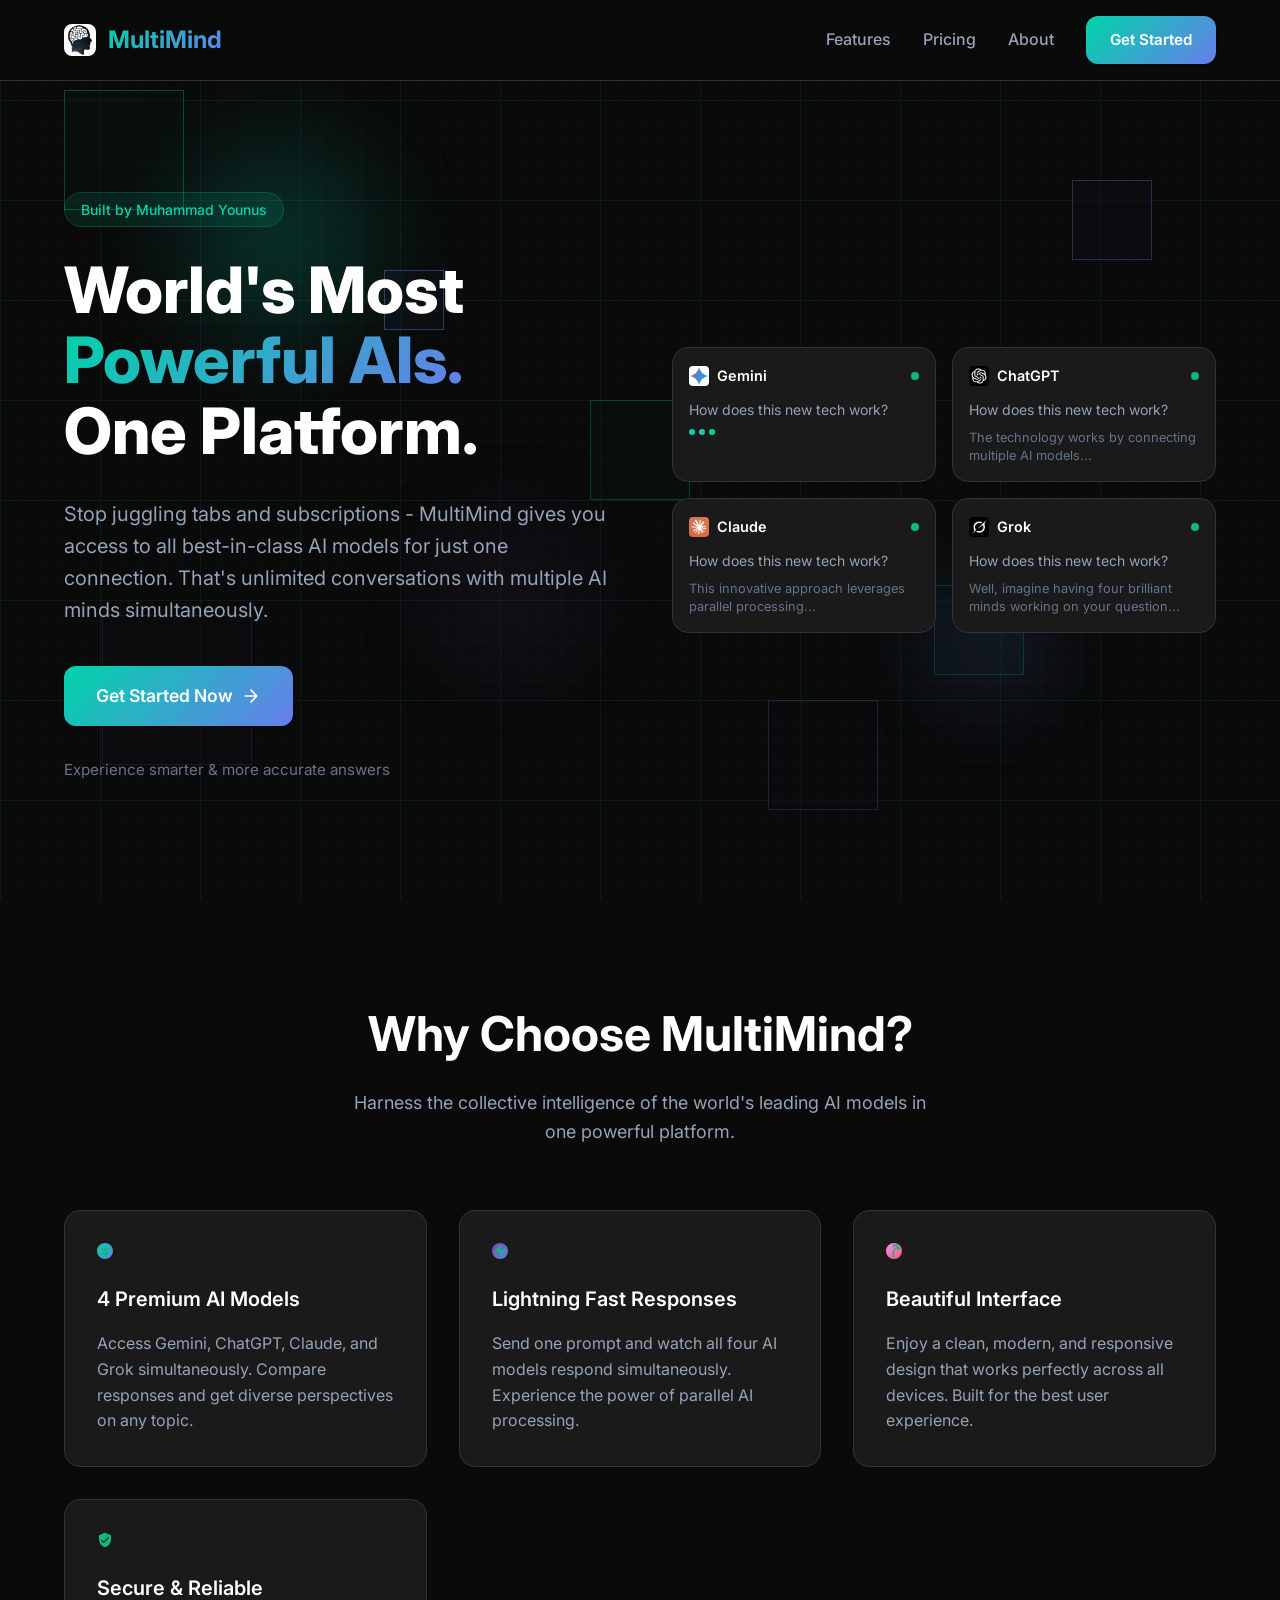
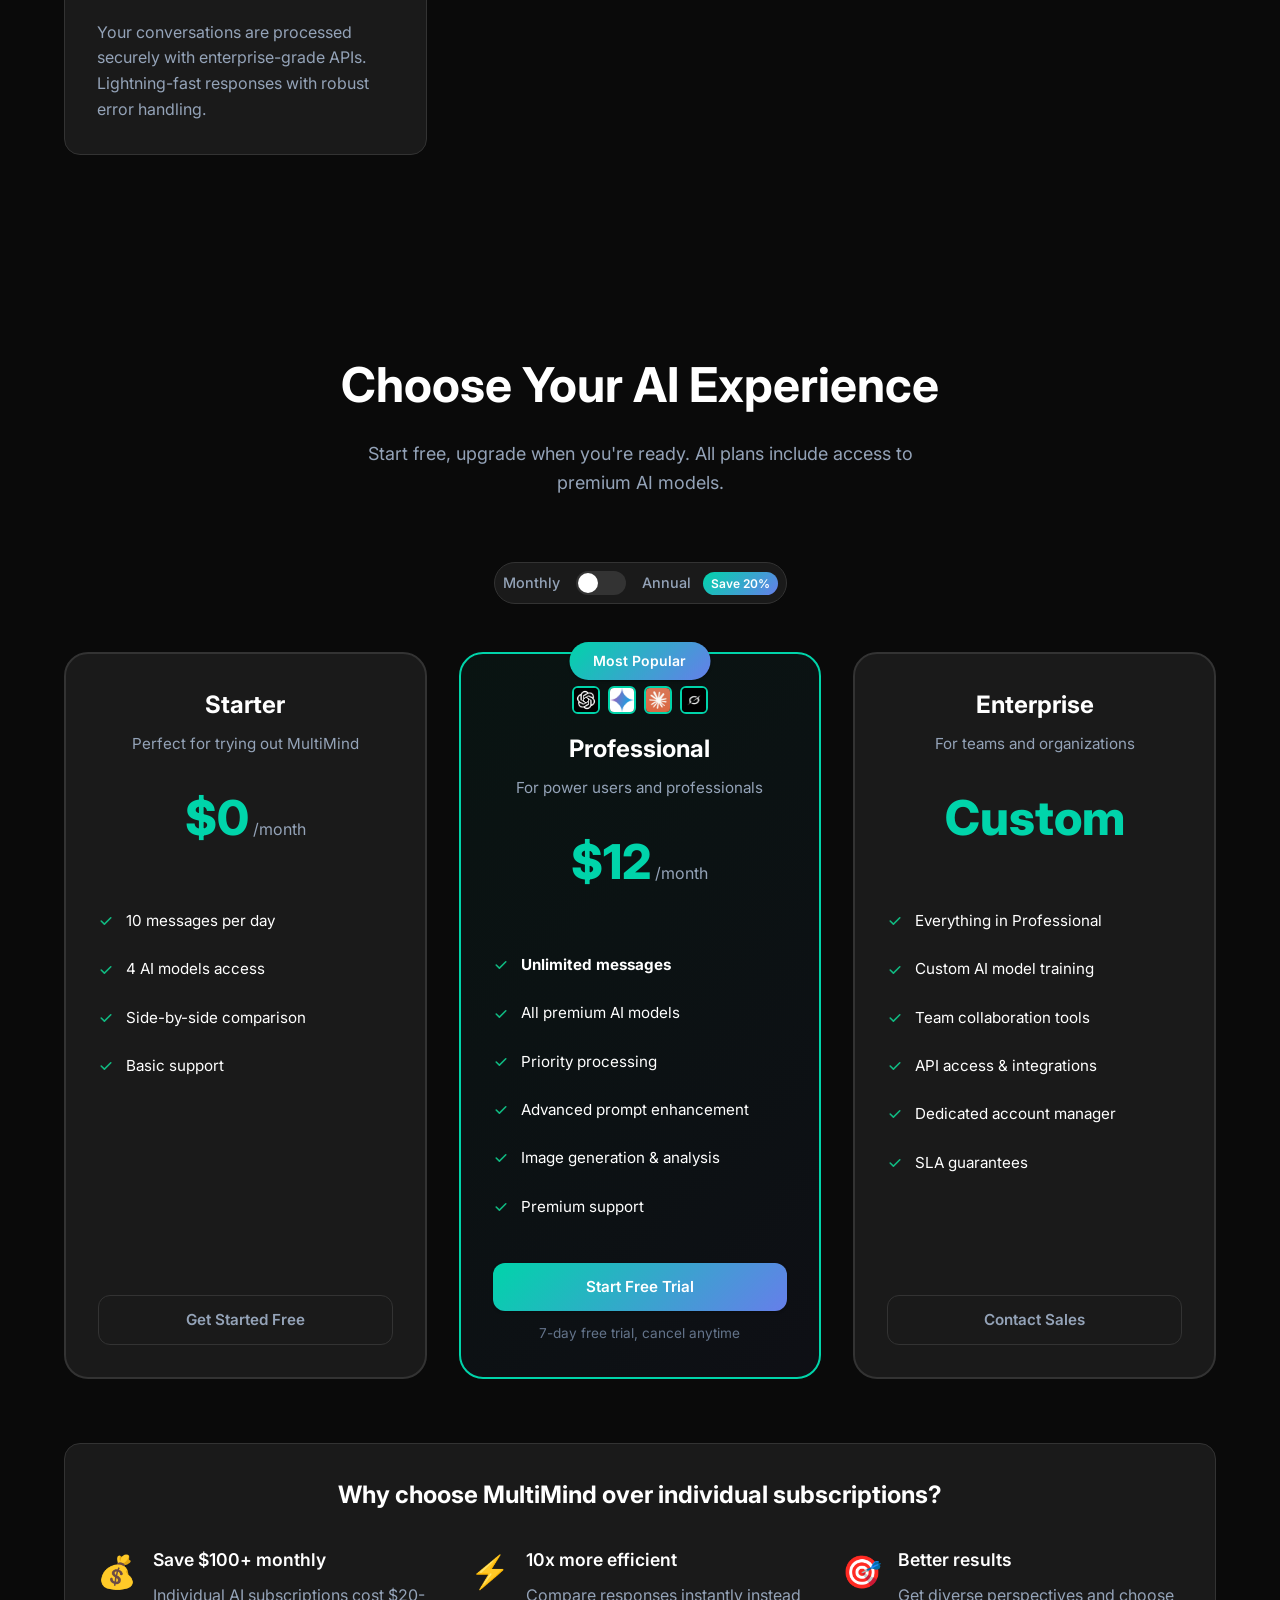
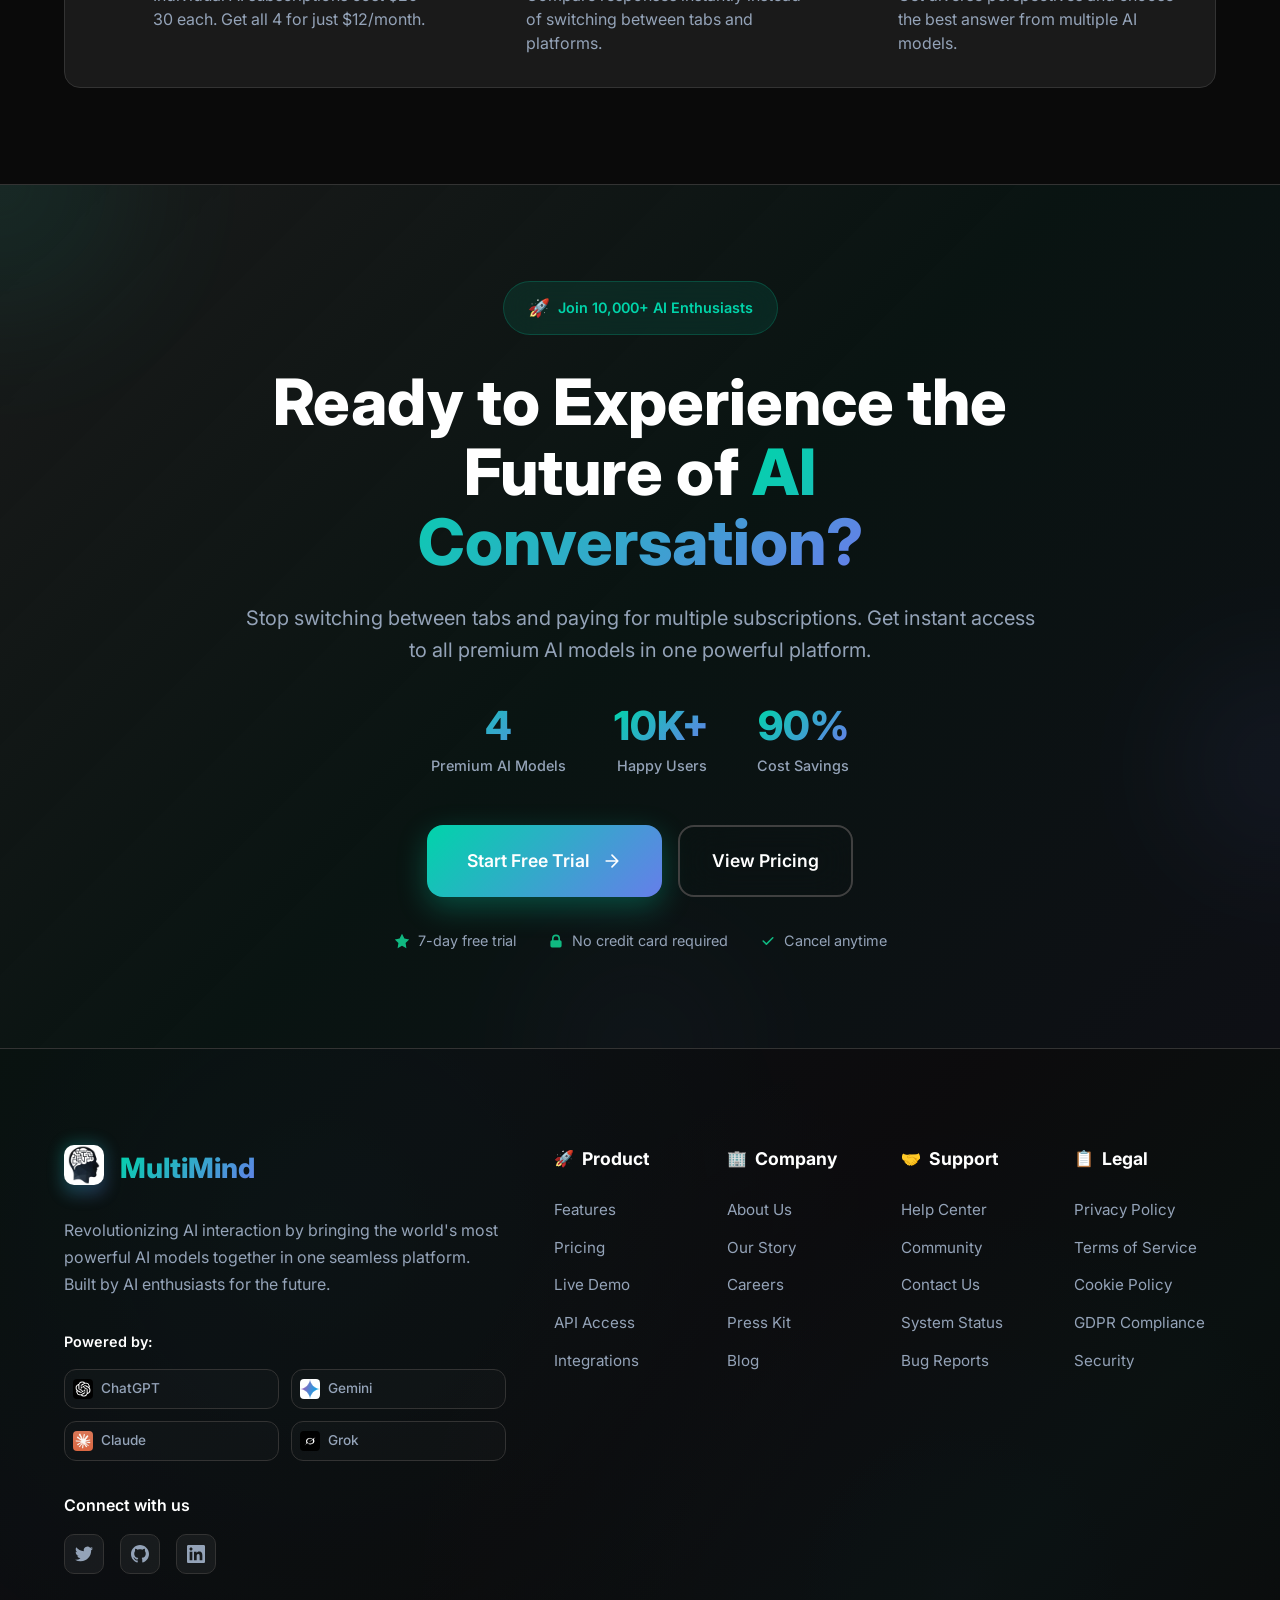
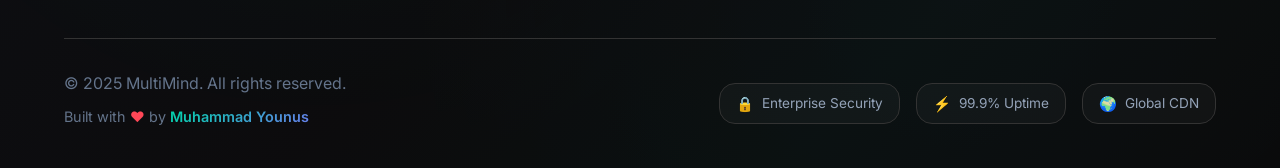
==== frontend/index.html @ 70ac834d "Adding new feature of History" ====
<!DOCTYPE html>
<html lang="en">
<head>
    <meta charset="UTF-8">
    <meta name="viewport" content="width=device-width, initial-scale=1.0">
    <title>MultiMind - World's Most Powerful AIs. One Platform.</title>
    <meta name="description" content="Access Gemini, ChatGPT, Claude, and Grok simultaneously. Compare responses and unlock the full potential of AI conversation in one beautiful interface.">
    <link rel="preconnect" href="https://fonts.googleapis.com">
    <link rel="preconnect" href="https://fonts.gstatic.com" crossorigin>
    <link href="https://fonts.googleapis.com/css2?family=Inter:wght@300;400;500;600;700;800&display=swap" rel="stylesheet">
    <link rel="stylesheet" href="css/landing.css">
    <link rel="icon" href="assets/all_models.jpg" type="image/jpeg">
    <script defer src="js/landing.js"></script>
</head>
<body>
    <!-- Animated Background -->
    <div class="animated-background">
        <div class="grid-pattern"></div>
        <div class="animated-squares">
            <div class="square square-1"></div>
            <div class="square square-2"></div>
            <div class="square square-3"></div>
            <div class="square square-4"></div>
            <div class="square square-5"></div>
            <div class="square square-6"></div>
            <div class="square square-7"></div>
            <div class="square square-8"></div>
        </div>
        <div class="gradient-orb orb-1"></div>
        <div class="gradient-orb orb-2"></div>
        <div class="gradient-orb orb-3"></div>
    </div>

    <!-- Navigation -->
    <nav class="navbar">
        <div class="container">
            <div class="nav-brand">
                <img src="assets/all_models.jpg" alt="MultiMind" class="nav-logo">
                <span class="nav-title">MultiMind</span>
            </div>
            <div class="nav-links">
                <a href="#features" class="nav-link">Features</a>
                <a href="#pricing" class="nav-link">Pricing</a>
                <a href="#about" class="nav-link">About</a>
                <a href="chat.html" class="btn btn-primary">Get Started</a>
            </div>
            <button class="mobile-menu-btn" id="mobileMenuBtn">
                <span></span>
                <span></span>
                <span></span>
            </button>
        </div>
    </nav>

    <!-- Hero Section -->
    <section class="hero-section">
        <div class="container">
            <div class="hero-grid">
                <div class="hero-content">
                    <div class="hero-badge">
                        <span class="badge-text">Built by Muhammad Younus</span>
                    </div>
                    
                    <h1 class="hero-title">
                        World's Most <br>
                        <span class="gradient-text">Powerful AIs.</span><br>
                        One Platform.
                    </h1>
                    
                    <p class="hero-description">
                        Stop juggling tabs and subscriptions - MultiMind gives you access to 
                        all best-in-class AI models for just one connection. That's unlimited 
                        conversations with multiple AI minds simultaneously.
                    </p>
                    
                    <div class="hero-buttons">
                        <a href="chat.html" class="btn btn-primary btn-large">
                            Get Started Now
                            <svg width="20" height="20" viewBox="0 0 24 24" fill="none" xmlns="http://www.w3.org/2000/svg">
                                <path d="M5 12H19M19 12L12 5M19 12L12 19" stroke="currentColor" stroke-width="2" stroke-linecap="round" stroke-linejoin="round"/>
                            </svg>
                        </a>
                    </div>
                    
                    <p class="hero-subtext">Experience smarter & more accurate answers</p>
                </div>
                
                <div class="hero-visual">
                    <div class="chat-preview">
                        <div class="chat-window gemini-window">
                            <div class="window-header">
                                <img src="assets/gemini_logo.png" alt="Gemini" class="window-icon">
                                <span class="window-title">Gemini</span>
                                <div class="window-status online"></div>
                            </div>
                            <div class="window-content">
                                <div class="message-preview">
                                    <p>How does this new tech work?</p>
                                    <div class="typing-indicator">
                                        <div class="dot"></div>
                                        <div class="dot"></div>
                                        <div class="dot"></div>
                                    </div>
                                </div>
                            </div>
                        </div>
                        
                        <div class="chat-window chatgpt-window">
                            <div class="window-header">
                                <img src="assets/chatgpt_logo.jpg" alt="ChatGPT" class="window-icon">
                                <span class="window-title">ChatGPT</span>
                                <div class="window-status online"></div>
                            </div>
                            <div class="window-content">
                                <div class="message-preview">
                                    <p>How does this new tech work?</p>
                                    <div class="ai-response">The technology works by connecting multiple AI models...</div>
                                </div>
                            </div>
                        </div>
                        
                        <div class="chat-window claude-window">
                            <div class="window-header">
                                <img src="assets/claude_logo.png" alt="Claude" class="window-icon">
                                <span class="window-title">Claude</span>
                                <div class="window-status online"></div>
                            </div>
                            <div class="window-content">
                                <div class="message-preview">
                                    <p>How does this new tech work?</p>
                                    <div class="ai-response">This innovative approach leverages parallel processing...</div>
                                </div>
                            </div>
                        </div>
                        
                        <div class="chat-window grok-window">
                            <div class="window-header">
                                <img src="assets/grok_logo.jpeg" alt="Grok" class="window-icon">
                                <span class="window-title">Grok</span>
                                <div class="window-status online"></div>
                            </div>
                            <div class="window-content">
                                <div class="message-preview">
                                    <p>How does this new tech work?</p>
                                    <div class="ai-response">Well, imagine having four brilliant minds working on your question...</div>
                                </div>
                            </div>
                        </div>
                    </div>
                </div>
            </div>
        </div>
    </section>

    <!-- Features Section -->
    <section class="features-section" id="features">
        <div class="container">
            <div class="section-header">
                <h2 class="section-title">Why Choose MultiMind?</h2>
                <p class="section-description">
                    Harness the collective intelligence of the world's leading AI models in one powerful platform.
                </p>
            </div>
            
            <div class="features-grid">
                <div class="feature-card">
                    <div class="feature-icon-wrapper">
                        <div class="feature-icon gradient-bg-1">
                            <svg width="32" height="32" viewBox="0 0 24 24" fill="none" xmlns="http://www.w3.org/2000/svg">
                                <path d="M12 2L13.09 8.26L19 7.27L14.74 12.73L19 18.27L13.09 17.74L12 24L10.91 17.74L5 18.27L9.26 12.73L5 7.27L10.91 8.26L12 2Z" fill="currentColor"/>
                            </svg>
                        </div>
                    </div>
                    <h3 class="feature-title">4 Premium AI Models</h3>
                    <p class="feature-description">
                        Access Gemini, ChatGPT, Claude, and Grok simultaneously. Compare responses and get diverse perspectives on any topic.
                    </p>
                </div>
                
                <div class="feature-card">
                    <div class="feature-icon-wrapper">
                        <div class="feature-icon gradient-bg-2">
                            <svg width="32" height="32" viewBox="0 0 24 24" fill="none" xmlns="http://www.w3.org/2000/svg">
                                <path d="M13 2L3 14H12L11 22L21 10H12L13 2Z" fill="currentColor"/>
                            </svg>
                        </div>
                    </div>
                    <h3 class="feature-title">Lightning Fast Responses</h3>
                    <p class="feature-description">
                        Send one prompt and watch all four AI models respond simultaneously. Experience the power of parallel AI processing.
                    </p>
                </div>
                
                <div class="feature-card">
                    <div class="feature-icon-wrapper">
                        <div class="feature-icon gradient-bg-3">
                            <svg width="32" height="32" viewBox="0 0 24 24" fill="none" xmlns="http://www.w3.org/2000/svg">
                                <path d="M12 2C13.1 2 14 2.9 14 4C14 5.1 13.1 6 12 6C10.9 6 10 5.1 10 4C10 2.9 10.9 2 12 2ZM21 9V7L15 1L13.5 2.5L16.17 5.17L10.58 10.76C10.21 11.13 10 11.62 10 12.14V21H12V12.14L15.86 8.28L18.19 10.61L21 9Z" fill="currentColor"/>
                            </svg>
                        </div>
                    </div>
                    <h3 class="feature-title">Beautiful Interface</h3>
                    <p class="feature-description">
                        Enjoy a clean, modern, and responsive design that works perfectly across all devices. Built for the best user experience.
                    </p>
                </div>
                
                <div class="feature-card">
                    <div class="feature-icon-wrapper">
                        <div class="feature-icon gradient-bg-4">
                            <svg width="32" height="32" viewBox="0 0 24 24" fill="none" xmlns="http://www.w3.org/2000/svg">
                                <path d="M12 1L3 5V11C3 16.55 6.84 21.74 12 23C17.16 21.74 21 16.55 21 11V5L12 1ZM10 17L6 13L7.41 11.59L10 14.17L16.59 7.58L18 9L10 17Z" fill="currentColor"/>
                            </svg>
                        </div>
                    </div>
                    <h3 class="feature-title">Secure & Reliable</h3>
                    <p class="feature-description">
                        Your conversations are processed securely with enterprise-grade APIs. Lightning-fast responses with robust error handling.
                    </p>
                </div>
            </div>
        </div>
    </section>

    <!-- Pricing Section -->
    <section class="pricing-section" id="pricing">
        <div class="container">
            <div class="section-header">
                <h2 class="section-title">Choose Your AI Experience</h2>
                <p class="section-description">
                    Start free, upgrade when you're ready. All plans include access to premium AI models.
                </p>
            </div>

            <!-- Pricing Toggle -->
            <div class="pricing-toggle">
                <div class="toggle-wrapper">
                    <span class="toggle-label">Monthly</span>
                    <div class="toggle-switch">
                        <input type="checkbox" id="pricingToggle" class="toggle-input">
                        <label for="pricingToggle" class="toggle-slider"></label>
                    </div>
                    <span class="toggle-label">
                        Annual 
                        <span class="discount-badge">Save 20%</span>
                    </span>
                </div>
            </div>
            
            <div class="pricing-grid">
                <!-- Free Plan -->
                <div class="pricing-card basic-plan">
                    <div class="card-header">
                        <h3 class="plan-name">Starter</h3>
                        <p class="plan-description">Perfect for trying out MultiMind</p>
                        <div class="plan-price">
                            <span class="price-amount">$0</span>
                            <span class="price-period">/month</span>
                        </div>
                    </div>
                    <div class="card-features">
                        <ul class="features-list">
                            <li class="feature-item">
                                <svg class="feature-icon" viewBox="0 0 20 20" fill="currentColor">
                                    <path fill-rule="evenodd" d="M16.707 5.293a1 1 0 010 1.414l-8 8a1 1 0 01-1.414 0l-4-4a1 1 0 011.414-1.414L8 12.586l7.293-7.293a1 1 0 011.414 0z" clip-rule="evenodd"/>
                                </svg>
                                10 messages per day
                            </li>
                            <li class="feature-item">
                                <svg class="feature-icon" viewBox="0 0 20 20" fill="currentColor">
                                    <path fill-rule="evenodd" d="M16.707 5.293a1 1 0 010 1.414l-8 8a1 1 0 01-1.414 0l-4-4a1 1 0 011.414-1.414L8 12.586l7.293-7.293a1 1 0 011.414 0z" clip-rule="evenodd"/>
                                </svg>
                                4 AI models access
                            </li>
                            <li class="feature-item">
                                <svg class="feature-icon" viewBox="0 0 20 20" fill="currentColor">
                                    <path fill-rule="evenodd" d="M16.707 5.293a1 1 0 010 1.414l-8 8a1 1 0 01-1.414 0l-4-4a1 1 0 011.414-1.414L8 12.586l7.293-7.293a1 1 0 011.414 0z" clip-rule="evenodd"/>
                                </svg>
                                Side-by-side comparison
                            </li>
                            <li class="feature-item">
                                <svg class="feature-icon" viewBox="0 0 20 20" fill="currentColor">
                                    <path fill-rule="evenodd" d="M16.707 5.293a1 1 0 010 1.414l-8 8a1 1 0 01-1.414 0l-4-4a1 1 0 011.414-1.414L8 12.586l7.293-7.293a1 1 0 011.414 0z" clip-rule="evenodd"/>
                                </svg>
                                Basic support
                            </li>
                        </ul>
                    </div>
                    <div class="card-footer">
                        <a href="chat.html" class="btn btn-outline btn-full">Get Started Free</a>
                    </div>
                </div>

                <!-- Pro Plan -->
                <div class="pricing-card pro-plan featured">
                    <div class="popular-badge">Most Popular</div>
                    <div class="card-header">
                        <div class="plan-icons">
                            <img src="assets/chatgpt_logo.jpg" alt="ChatGPT" class="plan-icon">
                            <img src="assets/gemini_logo.png" alt="Gemini" class="plan-icon">
                            <img src="assets/claude_logo.png" alt="Claude" class="plan-icon">
                            <img src="assets/grok_logo.png" alt="Grok" class="plan-icon">
                        </div>
                        <h3 class="plan-name">Professional</h3>
                        <p class="plan-description">For power users and professionals</p>
                        <div class="plan-price">
                            <span class="price-amount monthly-price">$12</span>
                            <span class="price-amount yearly-price hidden">$10</span>
                            <span class="price-period">/month</span>
                        </div>
                        <div class="yearly-savings hidden">
                            <span class="original-yearly">$144/year</span>
                            <span class="discounted-yearly">$120/year</span>
                        </div>
                    </div>
                    <div class="card-features">
                        <ul class="features-list">
                            <li class="feature-item">
                                <svg class="feature-icon" viewBox="0 0 20 20" fill="currentColor">
                                    <path fill-rule="evenodd" d="M16.707 5.293a1 1 0 010 1.414l-8 8a1 1 0 01-1.414 0l-4-4a1 1 0 011.414-1.414L8 12.586l7.293-7.293a1 1 0 011.414 0z" clip-rule="evenodd"/>
                                </svg>
                                <strong>Unlimited messages</strong>
                            </li>
                            <li class="feature-item">
                                <svg class="feature-icon" viewBox="0 0 20 20" fill="currentColor">
                                    <path fill-rule="evenodd" d="M16.707 5.293a1 1 0 010 1.414l-8 8a1 1 0 01-1.414 0l-4-4a1 1 0 011.414-1.414L8 12.586l7.293-7.293a1 1 0 011.414 0z" clip-rule="evenodd"/>
                                </svg>
                                All premium AI models
                            </li>
                            <li class="feature-item">
                                <svg class="feature-icon" viewBox="0 0 20 20" fill="currentColor">
                                    <path fill-rule="evenodd" d="M16.707 5.293a1 1 0 010 1.414l-8 8a1 1 0 01-1.414 0l-4-4a1 1 0 011.414-1.414L8 12.586l7.293-7.293a1 1 0 011.414 0z" clip-rule="evenodd"/>
                                </svg>
                                Priority processing
                            </li>
                            <li class="feature-item">
                                <svg class="feature-icon" viewBox="0 0 20 20" fill="currentColor">
                                    <path fill-rule="evenodd" d="M16.707 5.293a1 1 0 010 1.414l-8 8a1 1 0 01-1.414 0l-4-4a1 1 0 011.414-1.414L8 12.586l7.293-7.293a1 1 0 011.414 0z" clip-rule="evenodd"/>
                                </svg>
                                Advanced prompt enhancement
                            </li>
                            <li class="feature-item">
                                <svg class="feature-icon" viewBox="0 0 20 20" fill="currentColor">
                                    <path fill-rule="evenodd" d="M16.707 5.293a1 1 0 010 1.414l-8 8a1 1 0 01-1.414 0l-4-4a1 1 0 011.414-1.414L8 12.586l7.293-7.293a1 1 0 011.414 0z" clip-rule="evenodd"/>
                                </svg>
                                Image generation & analysis
                            </li>
                            <li class="feature-item">
                                <svg class="feature-icon" viewBox="0 0 20 20" fill="currentColor">
                                    <path fill-rule="evenodd" d="M16.707 5.293a1 1 0 010 1.414l-8 8a1 1 0 01-1.414 0l-4-4a1 1 0 011.414-1.414L8 12.586l7.293-7.293a1 1 0 011.414 0z" clip-rule="evenodd"/>
                                </svg>
                                Premium support
                            </li>
                        </ul>
                    </div>
                    <div class="card-footer">
                        <a href="chat.html" class="btn btn-primary btn-full">Start Free Trial</a>
                        <p class="trial-info">7-day free trial, cancel anytime</p>
                    </div>
                </div>

                <!-- Enterprise Plan -->
                <div class="pricing-card enterprise-plan">
                    <div class="card-header">
                        <h3 class="plan-name">Enterprise</h3>
                        <p class="plan-description">For teams and organizations</p>
                        <div class="plan-price">
                            <span class="price-amount">Custom</span>
                        </div>
                    </div>
                    <div class="card-features">
                        <ul class="features-list">
                            <li class="feature-item">
                                <svg class="feature-icon" viewBox="0 0 20 20" fill="currentColor">
                                    <path fill-rule="evenodd" d="M16.707 5.293a1 1 0 010 1.414l-8 8a1 1 0 01-1.414 0l-4-4a1 1 0 011.414-1.414L8 12.586l7.293-7.293a1 1 0 011.414 0z" clip-rule="evenodd"/>
                                </svg>
                                Everything in Professional
                            </li>
                            <li class="feature-item">
                                <svg class="feature-icon" viewBox="0 0 20 20" fill="currentColor">
                                    <path fill-rule="evenodd" d="M16.707 5.293a1 1 0 010 1.414l-8 8a1 1 0 01-1.414 0l-4-4a1 1 0 011.414-1.414L8 12.586l7.293-7.293a1 1 0 011.414 0z" clip-rule="evenodd"/>
                                </svg>
                                Custom AI model training
                            </li>
                            <li class="feature-item">
                                <svg class="feature-icon" viewBox="0 0 20 20" fill="currentColor">
                                    <path fill-rule="evenodd" d="M16.707 5.293a1 1 0 010 1.414l-8 8a1 1 0 01-1.414 0l-4-4a1 1 0 011.414-1.414L8 12.586l7.293-7.293a1 1 0 011.414 0z" clip-rule="evenodd"/>
                                </svg>
                                Team collaboration tools
                            </li>
                            <li class="feature-item">
                                <svg class="feature-icon" viewBox="0 0 20 20" fill="currentColor">
                                    <path fill-rule="evenodd" d="M16.707 5.293a1 1 0 010 1.414l-8 8a1 1 0 01-1.414 0l-4-4a1 1 0 011.414-1.414L8 12.586l7.293-7.293a1 1 0 011.414 0z" clip-rule="evenodd"/>
                                </svg>
                                API access & integrations
                            </li>
                            <li class="feature-item">
                                <svg class="feature-icon" viewBox="0 0 20 20" fill="currentColor">
                                    <path fill-rule="evenodd" d="M16.707 5.293a1 1 0 010 1.414l-8 8a1 1 0 01-1.414 0l-4-4a1 1 0 011.414-1.414L8 12.586l7.293-7.293a1 1 0 011.414 0z" clip-rule="evenodd"/>
                                </svg>
                                Dedicated account manager
                            </li>
                            <li class="feature-item">
                                <svg class="feature-icon" viewBox="0 0 20 20" fill="currentColor">
                                    <path fill-rule="evenodd" d="M16.707 5.293a1 1 0 010 1.414l-8 8a1 1 0 01-1.414 0l-4-4a1 1 0 011.414-1.414L8 12.586l7.293-7.293a1 1 0 011.414 0z" clip-rule="evenodd"/>
                                </svg>
                                SLA guarantees
                            </li>
                        </ul>
                    </div>
                    <div class="card-footer">
                        <a href="#" class="btn btn-outline btn-full">Contact Sales</a>
                    </div>
                </div>
            </div>

            <!-- Value Proposition -->
            <div class="value-proposition">
                <div class="comparison-card">
                    <div class="comparison-header">
                        <h3>Why choose MultiMind over individual subscriptions?</h3>
                    </div>
                    <div class="comparison-content">
                        <div class="comparison-item">
                            <div class="comparison-point">
                                <span class="comparison-icon save">💰</span>
                                <div class="comparison-text">
                                    <strong>Save $100+ monthly</strong>
                                    <p>Individual AI subscriptions cost $20-30 each. Get all 4 for just $12/month.</p>
                                </div>
                            </div>
                        </div>
                        <div class="comparison-item">
                            <div class="comparison-point">
                                <span class="comparison-icon efficiency">⚡</span>
                                <div class="comparison-text">
                                    <strong>10x more efficient</strong>
                                    <p>Compare responses instantly instead of switching between tabs and platforms.</p>
                                </div>
                            </div>
                        </div>
                        <div class="comparison-item">
                            <div class="comparison-point">
                                <span class="comparison-icon quality">🎯</span>
                                <div class="comparison-text">
                                    <strong>Better results</strong>
                                    <p>Get diverse perspectives and choose the best answer from multiple AI models.</p>
                                </div>
                            </div>
                        </div>
                    </div>
                </div>
            </div>
        </div>
    </section>

    <!-- CTA Section -->
    <section class="cta-section">
        <div class="cta-background">
            <div class="cta-gradient-orb cta-orb-1"></div>
            <div class="cta-gradient-orb cta-orb-2"></div>
            <div class="cta-gradient-orb cta-orb-3"></div>
        </div>
        <div class="container">
            <div class="cta-content">
                <div class="cta-badge">
                    <span class="cta-badge-icon">🚀</span>
                    <span class="cta-badge-text">Join 10,000+ AI Enthusiasts</span>
                </div>
                
                <h2 class="cta-title">
                    Ready to Experience the Future of 
                    <span class="cta-gradient-text">AI Conversation?</span>
                </h2>
                
                <p class="cta-description">
                    Stop switching between tabs and paying for multiple subscriptions. 
                    Get instant access to all premium AI models in one powerful platform.
                </p>
                
                <div class="cta-stats">
                    <div class="cta-stat">
                        <div class="stat-number">4</div>
                        <div class="stat-label">Premium AI Models</div>
                    </div>
                    <div class="cta-stat">
                        <div class="stat-number">10K+</div>
                        <div class="stat-label">Happy Users</div>
                    </div>
                    <div class="cta-stat">
                        <div class="stat-number">90%</div>
                        <div class="stat-label">Cost Savings</div>
                    </div>
                </div>
                
                <div class="cta-buttons">
                    <a href="chat.html" class="btn btn-cta-primary">
                        <span class="btn-text">Start Free Trial</span>
                        <svg class="btn-icon" width="20" height="20" viewBox="0 0 24 24" fill="none" xmlns="http://www.w3.org/2000/svg">
                            <path d="M5 12H19M19 12L12 5M19 12L12 19" stroke="currentColor" stroke-width="2" stroke-linecap="round" stroke-linejoin="round"/>
                        </svg>
                    </a>
                    <a href="#pricing" class="btn btn-cta-secondary">
                        View Pricing
                    </a>
                </div>
                
                <div class="cta-trust">
                    <div class="trust-item">
                        <svg class="trust-icon" viewBox="0 0 20 20" fill="currentColor">
                            <path fill-rule="evenodd" d="M10 1l3 6 6 1-4.5 4.5 1 6.5-5.5-3-5.5 3 1-6.5L1 8l6-1 3-6z" clip-rule="evenodd"/>
                        </svg>
                        <span>7-day free trial</span>
                    </div>
                    <div class="trust-item">
                        <svg class="trust-icon" viewBox="0 0 20 20" fill="currentColor">
                            <path fill-rule="evenodd" d="M5 9V7a5 5 0 0110 0v2a2 2 0 012 2v5a2 2 0 01-2 2H5a2 2 0 01-2-2v-5a2 2 0 012-2zm8-2v2H7V7a3 3 0 016 0z" clip-rule="evenodd"/>
                        </svg>
                        <span>No credit card required</span>
                    </div>
                    <div class="trust-item">
                        <svg class="trust-icon" viewBox="0 0 20 20" fill="currentColor">
                            <path fill-rule="evenodd" d="M16.707 5.293a1 1 0 010 1.414l-8 8a1 1 0 01-1.414 0l-4-4a1 1 0 011.414-1.414L8 12.586l7.293-7.293a1 1 0 011.414 0z" clip-rule="evenodd"/>
                        </svg>
                        <span>Cancel anytime</span>
                    </div>
                </div>
            </div>
        </div>
    </section>

    <!-- Footer -->
    <footer class="footer" id="about">
        <div class="footer-background">
            <div class="footer-gradient-overlay"></div>
            <div class="footer-pattern"></div>
        </div>
        
        <div class="container">
            <div class="footer-content">
                <div class="footer-brand">
                    <div class="footer-logo">
                        <div class="footer-logo-wrapper">
                            <img src="assets/all_models.jpg" alt="MultiMind" class="footer-logo-img">
                            <div class="footer-logo-glow"></div>
                        </div>
                        <span class="footer-logo-text">MultiMind</span>
                    </div>
                    <p class="footer-description">
                        Revolutionizing AI interaction by bringing the world's most powerful AI models 
                        together in one seamless platform. Built by AI enthusiasts for the future.
                    </p>
                    
                    <div class="footer-ai-models">
                        <span class="footer-models-label">Powered by:</span>
                        <div class="footer-models-grid">
                            <div class="footer-model-item">
                                <img src="assets/chatgpt_logo.jpg" alt="ChatGPT" class="footer-model-logo">
                                <span>ChatGPT</span>
                            </div>
                            <div class="footer-model-item">
                                <img src="assets/gemini_logo.png" alt="Gemini" class="footer-model-logo">
                                <span>Gemini</span>
                            </div>
                            <div class="footer-model-item">
                                <img src="assets/claude_logo.png" alt="Claude" class="footer-model-logo">
                                <span>Claude</span>
                            </div>
                            <div class="footer-model-item">
                                <img src="assets/grok_logo.png" alt="Grok" class="footer-model-logo">
                                <span>Grok</span>
                            </div>
                        </div>
                    </div>
                    
                    <div class="footer-social">
                        <h4 class="footer-social-title">Connect with us</h4>
                        <div class="footer-social-links">
                            <a href="#" class="footer-social-link" aria-label="Twitter">
                                <svg viewBox="0 0 24 24" fill="currentColor">
                                    <path d="M23.953 4.57a10 10 0 01-2.825.775 4.958 4.958 0 002.163-2.723c-.951.555-2.005.959-3.127 1.184a4.92 4.92 0 00-8.384 4.482C7.69 8.095 4.067 6.13 1.64 3.162a4.822 4.822 0 00-.666 2.475c0 1.71.87 3.213 2.188 4.096a4.904 4.904 0 01-2.228-.616v.06a4.923 4.923 0 003.946 4.827 4.996 4.996 0 01-2.212.085 4.936 4.936 0 004.604 3.417 9.867 9.867 0 01-6.102 2.105c-.39 0-.779-.023-1.17-.067a13.995 13.995 0 007.557 2.209c9.053 0 13.998-7.496 13.998-13.985 0-.21 0-.42-.015-.63A9.935 9.935 0 0024 4.59z"/>
                                </svg>
                            </a>
                            <a href="#" class="footer-social-link" aria-label="GitHub">
                                <svg viewBox="0 0 24 24" fill="currentColor">
                                    <path d="M12 0c-6.626 0-12 5.373-12 12 0 5.302 3.438 9.8 8.207 11.387.599.111.793-.261.793-.577v-2.234c-3.338.726-4.033-1.416-4.033-1.416-.546-1.387-1.333-1.756-1.333-1.756-1.089-.745.083-.729.083-.729 1.205.084 1.839 1.237 1.839 1.237 1.07 1.834 2.807 1.304 3.492.997.107-.775.418-1.305.762-1.604-2.665-.305-5.467-1.334-5.467-5.931 0-1.311.469-2.381 1.236-3.221-.124-.303-.535-1.524.117-3.176 0 0 1.008-.322 3.301 1.23.957-.266 1.983-.399 3.003-.404 1.02.005 2.047.138 3.006.404 2.291-1.552 3.297-1.23 3.297-1.23.653 1.653.242 2.874.118 3.176.77.84 1.235 1.911 1.235 3.221 0 4.609-2.807 5.624-5.479 5.921.43.372.823 1.102.823 2.222v3.293c0 .319.192.694.801.576 4.765-1.589 8.199-6.086 8.199-11.386 0-6.627-5.373-12-12-12z"/>
                                </svg>
                            </a>
                            <a href="#" class="footer-social-link" aria-label="LinkedIn">
                                <svg viewBox="0 0 24 24" fill="currentColor">
                                    <path d="M20.447 20.452h-3.554v-5.569c0-1.328-.027-3.037-1.852-3.037-1.853 0-2.136 1.445-2.136 2.939v5.667H9.351V9h3.414v1.561h.046c.477-.9 1.637-1.85 3.37-1.85 3.601 0 4.267 2.37 4.267 5.455v6.286zM5.337 7.433c-1.144 0-2.063-.926-2.063-2.065 0-1.138.92-2.063 2.063-2.063 1.14 0 2.064.925 2.064 2.063 0 1.139-.925 2.065-2.064 2.065zm1.782 13.019H3.555V9h3.564v11.452zM22.225 0H1.771C.792 0 0 .774 0 1.729v20.542C0 23.227.792 24 1.771 24h20.451C23.2 24 24 23.227 24 22.271V1.729C24 .774 23.2 0 22.222 0h.003z"/>
                                </svg>
                            </a>
                        </div>
                    </div>
                </div>
                
                <div class="footer-links">
                    <div class="footer-column">
                        <h4 class="footer-column-title">
                            <span class="column-icon">🚀</span>
                            Product
                        </h4>
                        <ul class="footer-column-links">
                            <li><a href="#features">Features</a></li>
                            <li><a href="#pricing">Pricing</a></li>
                            <li><a href="chat.html">Live Demo</a></li>
                            <li><a href="#">API Access</a></li>
                            <li><a href="#">Integrations</a></li>
                        </ul>
                    </div>
                    
                    <div class="footer-column">
                        <h4 class="footer-column-title">
                            <span class="column-icon">🏢</span>
                            Company
                        </h4>
                        <ul class="footer-column-links">
                            <li><a href="#about">About Us</a></li>
                            <li><a href="#">Our Story</a></li>
                            <li><a href="#">Careers</a></li>
                            <li><a href="#">Press Kit</a></li>
                            <li><a href="#">Blog</a></li>
                        </ul>
                    </div>
                    
                    <div class="footer-column">
                        <h4 class="footer-column-title">
                            <span class="column-icon">🤝</span>
                            Support
                        </h4>
                        <ul class="footer-column-links">
                            <li><a href="#">Help Center</a></li>
                            <li><a href="#">Community</a></li>
                            <li><a href="#">Contact Us</a></li>
                            <li><a href="#">System Status</a></li>
                            <li><a href="#">Bug Reports</a></li>
                        </ul>
                    </div>
                    
                    <div class="footer-column">
                        <h4 class="footer-column-title">
                            <span class="column-icon">📋</span>
                            Legal
                        </h4>
                        <ul class="footer-column-links">
                            <li><a href="#">Privacy Policy</a></li>
                            <li><a href="#">Terms of Service</a></li>
                            <li><a href="#">Cookie Policy</a></li>
                            <li><a href="#">GDPR Compliance</a></li>
                            <li><a href="#">Security</a></li>
                        </ul>
                    </div>
                </div>
            </div>
            
            <div class="footer-bottom">
                <div class="footer-bottom-content">
                    <div class="footer-copyright">
                        <p>&copy; 2025 MultiMind. All rights reserved.</p>
                        <p class="footer-built-by">
                            Built with <span class="heart">❤️</span> by 
                            <span class="developer-name">Muhammad Younus</span>
                        </p>
                    </div>
                    
                    <div class="footer-badges">
                        <div class="footer-badge">
                            <span class="badge-icon">🔒</span>
                            <span>Enterprise Security</span>
                        </div>
                        <div class="footer-badge">
                            <span class="badge-icon">⚡</span>
                            <span>99.9% Uptime</span>
                        </div>
                        <div class="footer-badge">
                            <span class="badge-icon">🌍</span>
                            <span>Global CDN</span>
                        </div>
                    </div>
                </div>
            </div>
        </div>
    </footer>

    <script src="js/main.js"></script>
</body>
</html>
---- frontend/css/landing.css ----
/* Modern Landing Page Styles - Dark Theme */

/* CSS Reset */
* {
    margin: 0;
    padding: 0;
    box-sizing: border-box;
}

/* CSS Variables */
:root {
    --primary-color: #00d4aa;
    --primary-dark: #00b894;
    --secondary-color: #667eea;
    --accent-color: #764ba2;
    --success-color: #10b981;
    --warning-color: #f59e0b;
    --error-color: #ef4444;
    
    --text-primary: #ffffff;
    --text-secondary: #e2e8f0;
    --text-light: #94a3b8;
    --text-muted: #64748b;
    
    --background: #0a0a0a;
    --surface: #1a1a1a;
    --surface-light: #262626;
    --border: #333333;
    --border-light: #404040;
    
    --gradient-primary: linear-gradient(135deg, #00d4aa 0%, #667eea 100%);
    --gradient-secondary: linear-gradient(135deg, #764ba2 0%, #667eea 100%);
    --gradient-accent: linear-gradient(135deg, #f093fb 0%, #f5576c 100%);
    --gradient-bg: radial-gradient(ellipse at center, rgba(0, 212, 170, 0.15) 0%, transparent 70%);
    
    --shadow: 0 1px 3px 0 rgba(0, 0, 0, 0.3);
    --shadow-lg: 0 10px 25px -5px rgba(0, 0, 0, 0.4);
    --shadow-xl: 0 20px 25px -5px rgba(0, 0, 0, 0.5);
    
    --border-radius: 0.75rem;
    --border-radius-lg: 1rem;
    --border-radius-xl: 1.5rem;
    
    --transition: all 0.3s cubic-bezier(0.4, 0, 0.2, 1);
    --transition-fast: all 0.2s cubic-bezier(0.4, 0, 0.2, 1);
}

/* Base Styles */
html {
    scroll-behavior: smooth;
}

body {
    font-family: 'Inter', -apple-system, BlinkMacSystemFont, 'Segoe UI', sans-serif;
    line-height: 1.6;
    color: var(--text-primary);
    background: var(--background);
    overflow-x: hidden;
    -webkit-font-smoothing: antialiased;
    -moz-osx-font-smoothing: grayscale;
}

/* Animated Background */
.animated-background {
    position: fixed;
    top: 0;
    left: 0;
    width: 100%;
    height: 100%;
    pointer-events: none;
    z-index: -1;
}

.grid-pattern {
    position: absolute;
    top: 0;
    left: 0;
    width: 100%;
    height: 100%;
    background-image: 
        linear-gradient(rgba(0, 212, 170, 0.1) 1px, transparent 1px),
        linear-gradient(90deg, rgba(0, 212, 170, 0.1) 1px, transparent 1px),
        linear-gradient(rgba(0, 212, 170, 0.05) 1px, transparent 1px),
        linear-gradient(90deg, rgba(0, 212, 170, 0.05) 1px, transparent 1px);
    background-size: 
        100px 100px,
        100px 100px,
        20px 20px,
        20px 20px;
    background-position: 
        0 0,
        0 0,
        0 0,
        0 0;
    animation: gridMove 20s linear infinite;
    opacity: 0.6;
}

@keyframes gridMove {
    0% {
        background-position: 
            0 0,
            0 0,
            0 0,
            0 0;
    }
    100% {
        background-position: 
            100px 100px,
            100px 100px,
            20px 20px,
            20px 20px;
    }
}

/* Animated Squares */
.animated-squares {
    position: absolute;
    top: 0;
    left: 0;
    width: 100%;
    height: 100%;
    overflow: hidden;
}

.square {
    position: absolute;
    border: 1px solid rgba(0, 212, 170, 0.2);
    background: rgba(0, 212, 170, 0.02);
    backdrop-filter: blur(1px);
}

.square-1 {
    width: 120px;
    height: 120px;
    top: 10%;
    left: 5%;
    animation: squareFloat1 15s ease-in-out infinite;
    border-color: rgba(0, 212, 170, 0.3);
}

.square-2 {
    width: 80px;
    height: 80px;
    top: 20%;
    right: 10%;
    animation: squareFloat2 12s ease-in-out infinite;
    border-color: rgba(102, 126, 234, 0.3);
    background: rgba(102, 126, 234, 0.02);
}

.square-3 {
    width: 150px;
    height: 150px;
    bottom: 15%;
    left: 8%;
    animation: squareFloat3 18s ease-in-out infinite;
    border-color: rgba(118, 75, 162, 0.2);
    background: rgba(118, 75, 162, 0.02);
}

.square-4 {
    width: 100px;
    height: 100px;
    top: 50%;
    left: 50%;
    transform: translate(-50%, -50%);
    animation: squareRotate 20s linear infinite;
    border-color: rgba(0, 212, 170, 0.25);
}

.square-5 {
    width: 60px;
    height: 60px;
    top: 30%;
    left: 30%;
    animation: squareFloat1 10s ease-in-out infinite reverse;
    border-color: rgba(102, 126, 234, 0.4);
    background: rgba(102, 126, 234, 0.03);
}

.square-6 {
    width: 90px;
    height: 90px;
    bottom: 25%;
    right: 20%;
    animation: squareFloat2 14s ease-in-out infinite;
    border-color: rgba(0, 212, 170, 0.2);
}

.square-7 {
    width: 40px;
    height: 40px;
    top: 60%;
    right: 15%;
    animation: squareFloat3 8s ease-in-out infinite;
    border-color: rgba(118, 75, 162, 0.4);
    background: rgba(118, 75, 162, 0.03);
}

.square-8 {
    width: 110px;
    height: 110px;
    bottom: 10%;
    left: 60%;
    animation: squareRotate 25s linear infinite reverse;
    border-color: rgba(102, 126, 234, 0.2);
    background: rgba(102, 126, 234, 0.01);
}

@keyframes squareFloat1 {
    0%, 100% { 
        transform: translateY(0px) rotate(0deg); 
        opacity: 0.3;
    }
    50% { 
        transform: translateY(-20px) rotate(5deg); 
        opacity: 0.6;
    }
}

@keyframes squareFloat2 {
    0%, 100% { 
        transform: translateX(0px) translateY(0px) rotate(0deg); 
        opacity: 0.4;
    }
    33% { 
        transform: translateX(10px) translateY(-15px) rotate(3deg); 
        opacity: 0.7;
    }
    66% { 
        transform: translateX(-10px) translateY(-10px) rotate(-3deg); 
        opacity: 0.5;
    }
}

@keyframes squareFloat3 {
    0%, 100% { 
        transform: translateY(0px) scale(1) rotate(0deg); 
        opacity: 0.2;
    }
    50% { 
        transform: translateY(-25px) scale(1.1) rotate(10deg); 
        opacity: 0.5;
    }
}

@keyframes squareRotate {
    0% { 
        transform: translate(-50%, -50%) rotate(0deg); 
        opacity: 0.3;
    }
    50% { 
        opacity: 0.6;
    }
    100% { 
        transform: translate(-50%, -50%) rotate(360deg); 
        opacity: 0.3;
    }
}

.gradient-orb {
    position: absolute;
    border-radius: 50%;
    filter: blur(40px);
    opacity: 0.6;
    animation: float 6s ease-in-out infinite;
}

.orb-1 {
    width: 300px;
    height: 300px;
    background: radial-gradient(circle, rgba(0, 212, 170, 0.4) 0%, transparent 70%);
    top: 10%;
    left: 10%;
    animation-delay: 0s;
}

.orb-2 {
    width: 200px;
    height: 200px;
    background: radial-gradient(circle, rgba(102, 126, 234, 0.3) 0%, transparent 70%);
    top: 60%;
    right: 15%;
    animation-delay: 2s;
}

.orb-3 {
    width: 250px;
    height: 250px;
    background: radial-gradient(circle, rgba(118, 75, 162, 0.2) 0%, transparent 70%);
    bottom: 20%;
    left: 30%;
    animation-delay: 4s;
}

@keyframes float {
    0%, 100% { transform: translateY(0px) rotate(0deg); }
    50% { transform: translateY(-20px) rotate(180deg); }
}

/* Container */
.container {
    max-width: 1200px;
    margin: 0 auto;
    padding: 0 1.5rem;
}

/* Navigation */
.navbar {
    position: fixed;
    top: 0;
    left: 0;
    right: 0;
    background: rgba(10, 10, 10, 0.8);
    backdrop-filter: blur(20px);
    border-bottom: 1px solid var(--border);
    z-index: 1000;
    transition: var(--transition);
}

.navbar .container {
    display: flex;
    align-items: center;
    justify-content: space-between;
    height: 80px;
}

.nav-brand {
    display: flex;
    align-items: center;
    gap: 0.75rem;
    text-decoration: none;
    color: var(--text-primary);
}

.nav-logo {
    width: 32px;
    height: 32px;
    border-radius: 8px;
}

.nav-title {
    font-size: 1.5rem;
    font-weight: 700;
    background: var(--gradient-primary);
    -webkit-background-clip: text;
    -webkit-text-fill-color: transparent;
    background-clip: text;
}

.nav-links {
    display: flex;
    align-items: center;
    gap: 2rem;
}

.nav-link {
    color: var(--text-light);
    text-decoration: none;
    font-weight: 500;
    transition: var(--transition-fast);
    position: relative;
}

.nav-link:hover {
    color: var(--text-primary);
}

.mobile-menu-btn {
    display: none;
    flex-direction: column;
    gap: 4px;
    background: none;
    border: none;
    cursor: pointer;
}

.mobile-menu-btn span {
    width: 25px;
    height: 3px;
    background: var(--text-primary);
    transition: var(--transition-fast);
}

/* Buttons */
.btn {
    display: inline-flex;
    align-items: center;
    gap: 0.5rem;
    padding: 0.75rem 1.5rem;
    border-radius: var(--border-radius);
    font-weight: 600;
    text-decoration: none;
    transition: var(--transition-fast);
    cursor: pointer;
    border: none;
    font-size: 0.95rem;
}

.btn-primary {
    background: var(--gradient-primary);
    color: white;
    box-shadow: var(--shadow);
}

.btn-primary:hover {
    transform: translateY(-2px);
    box-shadow: var(--shadow-lg);
}

.btn-outline {
    background: transparent;
    color: var(--text-light);
    border: 1px solid var(--border);
}

.btn-outline:hover {
    background: var(--surface);
    color: var(--text-primary);
    border-color: var(--border-light);
}

.btn-large {
    padding: 1rem 2rem;
    font-size: 1.1rem;
}

.btn-full {
    width: 100%;
    justify-content: center;
}

/* Hero Section */
.hero-section {
    min-height: 100vh;
    display: flex;
    align-items: center;
    padding-top: 80px;
    position: relative;
    overflow: hidden;
}

.hero-grid {
    display: grid;
    grid-template-columns: 1fr 1fr;
    gap: 4rem;
    align-items: center;
}

.hero-content {
    max-width: 600px;
}

.hero-badge {
    display: inline-block;
    margin-bottom: 2rem;
}

.badge-text {
    background: rgba(0, 212, 170, 0.1);
    color: var(--primary-color);
    padding: 0.5rem 1rem;
    border-radius: 2rem;
    font-size: 0.875rem;
    font-weight: 500;
    border: 1px solid rgba(0, 212, 170, 0.2);
}

.hero-title {
    font-size: clamp(2.5rem, 5vw, 4.5rem);
    font-weight: 800;
    line-height: 1.1;
    margin-bottom: 2rem;
}

.gradient-text {
    background: var(--gradient-primary);
    -webkit-background-clip: text;
    -webkit-text-fill-color: transparent;
    background-clip: text;
}

.hero-description {
    font-size: 1.25rem;
    color: var(--text-light);
    margin-bottom: 2.5rem;
    line-height: 1.6;
}

.hero-buttons {
    margin-bottom: 2rem;
}

.hero-subtext {
    color: var(--text-muted);
    font-size: 0.95rem;
}

/* Chat Preview */
.hero-visual {
    position: relative;
}

.chat-preview {
    display: grid;
    grid-template-columns: 1fr 1fr;
    gap: 1rem;
    perspective: 1000px;
}

.chat-window {
    background: var(--surface);
    border: 1px solid var(--border);
    border-radius: var(--border-radius-lg);
    padding: 1rem;
    transform: rotateY(-5deg);
    animation: slideIn 1s ease-out forwards;
    opacity: 0;
}

.chat-window:nth-child(even) {
    transform: rotateY(5deg);
}

.chat-window:nth-child(1) { animation-delay: 0.2s; }
.chat-window:nth-child(2) { animation-delay: 0.4s; }
.chat-window:nth-child(3) { animation-delay: 0.6s; }
.chat-window:nth-child(4) { animation-delay: 0.8s; }

@keyframes slideIn {
    to {
        opacity: 1;
        transform: rotateY(0deg);
    }
}

.window-header {
    display: flex;
    align-items: center;
    gap: 0.5rem;
    margin-bottom: 0.75rem;
}

.window-icon {
    width: 20px;
    height: 20px;
    border-radius: 4px;
}

.window-title {
    font-weight: 600;
    font-size: 0.9rem;
}

.window-status {
    width: 8px;
    height: 8px;
    border-radius: 50%;
    margin-left: auto;
}

.window-status.online {
    background: var(--success-color);
}

.message-preview p {
    font-size: 0.875rem;
    color: var(--text-light);
    margin-bottom: 0.5rem;
}

.ai-response {
    font-size: 0.8rem;
    color: var(--text-muted);
    line-height: 1.4;
}

.typing-indicator {
    display: flex;
    gap: 4px;
}

.typing-indicator .dot {
    width: 6px;
    height: 6px;
    border-radius: 50%;
    background: var(--primary-color);
    animation: typing 1.4s infinite ease-in-out;
}

.typing-indicator .dot:nth-child(1) { animation-delay: -0.32s; }
.typing-indicator .dot:nth-child(2) { animation-delay: -0.16s; }

@keyframes typing {
    0%, 80%, 100% {
        transform: scale(0.8);
        opacity: 0.5;
    }
    40% {
        transform: scale(1);
        opacity: 1;
    }
}

/* Sections */
.features-section,
.pricing-section,
.cta-section {
    padding: 6rem 0;
}

.section-header {
    text-align: center;
    max-width: 600px;
    margin: 0 auto 4rem;
}

.section-title {
    font-size: clamp(2rem, 4vw, 3rem);
    font-weight: 700;
    margin-bottom: 1rem;
}

.section-description {
    font-size: 1.125rem;
    color: var(--text-light);
}

/* Features Grid */
.features-grid {
    display: grid;
    grid-template-columns: repeat(auto-fit, minmax(280px, 1fr));
    gap: 2rem;
}

.feature-card {
    background: var(--surface);
    border: 1px solid var(--border);
    border-radius: var(--border-radius-lg);
    padding: 2rem;
    transition: var(--transition);
}

.feature-card:hover {
    border-color: var(--border-light);
    transform: translateY(-4px);
}

.feature-icon-wrapper {
    margin-bottom: 1.5rem;
}

.feature-icon {
    width: 60px;
    height: 60px;
    border-radius: var(--border-radius);
    display: flex;
    align-items: center;
    justify-content: center;
    color: white;
}

.gradient-bg-1 { background: var(--gradient-primary); }
.gradient-bg-2 { background: var(--gradient-secondary); }
.gradient-bg-3 { background: var(--gradient-accent); }
.gradient-bg-4 { background: var(--gradient-success); }

.feature-title {
    font-size: 1.25rem;
    font-weight: 600;
    margin-bottom: 1rem;
}

.feature-description {
    color: var(--text-light);
    line-height: 1.6;
}

/* Pricing Toggle */
.pricing-toggle {
    display: flex;
    justify-content: center;
    margin-bottom: 3rem;
}

.toggle-wrapper {
    display: flex;
    align-items: center;
    gap: 1rem;
    background: var(--surface);
    padding: 0.5rem;
    border-radius: 2rem;
    border: 1px solid var(--border);
}

.toggle-label {
    font-size: 0.9rem;
    font-weight: 500;
    color: var(--text-light);
    transition: var(--transition);
}

.toggle-switch {
    position: relative;
}

.toggle-input {
    display: none;
}

.toggle-slider {
    display: block;
    width: 50px;
    height: 24px;
    background: var(--border);
    border-radius: 12px;
    cursor: pointer;
    transition: var(--transition);
    position: relative;
}

.toggle-slider::after {
    content: '';
    position: absolute;
    top: 2px;
    left: 2px;
    width: 20px;
    height: 20px;
    background: var(--text-primary);
    border-radius: 50%;
    transition: var(--transition);
}

.toggle-input:checked + .toggle-slider {
    background: var(--primary-color);
}

.toggle-input:checked + .toggle-slider::after {
    transform: translateX(26px);
}

.discount-badge {
    background: var(--gradient-primary);
    color: white;
    padding: 0.25rem 0.5rem;
    border-radius: 1rem;
    font-size: 0.75rem;
    font-weight: 600;
    margin-left: 0.5rem;
}

/* Pricing Grid */
.pricing-grid {
    display: grid;
    grid-template-columns: repeat(auto-fit, minmax(320px, 1fr));
    gap: 2rem;
    margin-bottom: 4rem;
}

.pricing-card {
    background: var(--surface);
    border: 2px solid var(--border);
    border-radius: var(--border-radius-xl);
    padding: 2rem;
    position: relative;
    transition: var(--transition);
    display: flex;
    flex-direction: column;
    height: 100%;
}

.pricing-card:hover {
    transform: translateY(-4px);
    box-shadow: var(--shadow-xl);
}

.pricing-card.featured {
    border-color: var(--primary-color);
    background: linear-gradient(135deg, rgba(0, 212, 170, 0.05) 0%, rgba(102, 126, 234, 0.05) 100%);
    transform: scale(1.05);
    z-index: 1;
}

.pricing-card.featured:hover {
    transform: scale(1.05) translateY(-4px);
}

.popular-badge {
    position: absolute;
    top: -12px;
    left: 50%;
    transform: translateX(-50%);
    background: var(--gradient-primary);
    color: white;
    padding: 0.5rem 1.5rem;
    border-radius: 2rem;
    font-size: 0.875rem;
    font-weight: 600;
    box-shadow: var(--shadow);
}

.card-header {
    text-align: center;
    margin-bottom: 2rem;
}

.plan-icons {
    display: flex;
    justify-content: center;
    gap: 0.5rem;
    margin-bottom: 1rem;
}

.plan-icon {
    width: 28px;
    height: 28px;
    border-radius: 6px;
    border: 2px solid var(--border);
    transition: var(--transition);
}

.featured .plan-icon {
    border-color: var(--primary-color);
}

.plan-name {
    font-size: 1.5rem;
    font-weight: 700;
    margin-bottom: 0.5rem;
    color: var(--text-primary);
}

.plan-description {
    color: var(--text-light);
    font-size: 0.95rem;
    margin-bottom: 1.5rem;
}

.plan-price {
    display: flex;
    align-items: baseline;
    justify-content: center;
    gap: 0.25rem;
    margin-bottom: 0.5rem;
}

.price-amount {
    font-size: 3rem;
    font-weight: 800;
    color: var(--primary-color);
}

.price-period {
    font-size: 1rem;
    color: var(--text-light);
}

.yearly-savings {
    text-align: center;
    font-size: 0.85rem;
    color: var(--text-muted);
}

.original-yearly {
    text-decoration: line-through;
    margin-right: 0.5rem;
}

.discounted-yearly {
    color: var(--success-color);
    font-weight: 600;
}

.hidden {
    display: none;
}

.card-features {
    flex: 1;
    margin-bottom: 2rem;
}

.features-list {
    list-style: none;
}

.feature-item {
    display: flex;
    align-items: center;
    gap: 0.75rem;
    padding: 0.75rem 0;
    font-size: 0.95rem;
    color: var(--text-primary);
}

.feature-icon {
    width: 16px;
    height: 16px;
    color: var(--success-color);
    flex-shrink: 0;
}

.card-footer {
    text-align: center;
}

.trial-info {
    margin-top: 0.75rem;
    font-size: 0.85rem;
    color: var(--text-muted);
}

/* Value Proposition */
.value-proposition {
    margin-top: 4rem;
}

.comparison-card {
    background: var(--surface);
    border: 1px solid var(--border);
    border-radius: var(--border-radius-lg);
    padding: 2rem;
    text-align: center;
}

.comparison-header h3 {
    font-size: 1.5rem;
    font-weight: 700;
    margin-bottom: 2rem;
    color: var(--text-primary);
}

.comparison-content {
    display: grid;
    grid-template-columns: repeat(auto-fit, minmax(250px, 1fr));
    gap: 2rem;
}

.comparison-point {
    display: flex;
    align-items: flex-start;
    gap: 1rem;
    text-align: left;
}

.comparison-icon {
    font-size: 2rem;
    flex-shrink: 0;
}

.comparison-text strong {
    display: block;
    font-size: 1.1rem;
    font-weight: 600;
    color: var(--text-primary);
    margin-bottom: 0.5rem;
}

.comparison-text p {
    color: var(--text-light);
    line-height: 1.5;
}

/* CTA Section */
.cta-section {
    position: relative;
    background: linear-gradient(135deg, var(--surface) 0%, rgba(0, 212, 170, 0.05) 50%, rgba(102, 126, 234, 0.05) 100%);
    border-top: 1px solid var(--border);
    overflow: hidden;
    padding: 6rem 0;
}

.cta-background {
    position: absolute;
    top: 0;
    left: 0;
    width: 100%;
    height: 100%;
    pointer-events: none;
    overflow: hidden;
}

.cta-gradient-orb {
    position: absolute;
    border-radius: 50%;
    filter: blur(60px);
    opacity: 0.3;
    animation: ctaFloat 8s ease-in-out infinite;
}

.cta-orb-1 {
    width: 400px;
    height: 400px;
    background: radial-gradient(circle, rgba(0, 212, 170, 0.4) 0%, transparent 70%);
    top: -200px;
    left: -200px;
    animation-delay: 0s;
}

.cta-orb-2 {
    width: 300px;
    height: 300px;
    background: radial-gradient(circle, rgba(102, 126, 234, 0.3) 0%, transparent 70%);
    top: 50%;
    right: -150px;
    animation-delay: 3s;
}

.cta-orb-3 {
    width: 350px;
    height: 350px;
    background: radial-gradient(circle, rgba(118, 75, 162, 0.2) 0%, transparent 70%);
    bottom: -175px;
    left: 50%;
    transform: translateX(-50%);
    animation-delay: 6s;
}

@keyframes ctaFloat {
    0%, 100% { transform: translateY(0px) scale(1); }
    50% { transform: translateY(-30px) scale(1.1); }
}

.cta-content {
    text-align: center;
    max-width: 800px;
    margin: 0 auto;
    position: relative;
    z-index: 1;
}

.cta-badge {
    display: inline-flex;
    align-items: center;
    gap: 0.5rem;
    background: rgba(0, 212, 170, 0.1);
    border: 1px solid rgba(0, 212, 170, 0.2);
    color: var(--primary-color);
    padding: 0.75rem 1.5rem;
    border-radius: 2rem;
    font-size: 0.9rem;
    font-weight: 600;
    margin-bottom: 2rem;
    backdrop-filter: blur(20px);
}

.cta-badge-icon {
    font-size: 1.1rem;
}

.cta-title {
    font-size: clamp(2.5rem, 5vw, 4rem);
    font-weight: 800;
    margin-bottom: 1.5rem;
    line-height: 1.1;
}

.cta-gradient-text {
    background: var(--gradient-primary);
    -webkit-background-clip: text;
    -webkit-text-fill-color: transparent;
    background-clip: text;
}

.cta-description {
    font-size: 1.25rem;
    color: var(--text-light);
    margin-bottom: 2.5rem;
    line-height: 1.6;
}

.cta-stats {
    display: flex;
    justify-content: center;
    gap: 3rem;
    margin-bottom: 3rem;
    flex-wrap: wrap;
}

.cta-stat {
    text-align: center;
}

.stat-number {
    font-size: 2.5rem;
    font-weight: 800;
    background: var(--gradient-primary);
    -webkit-background-clip: text;
    -webkit-text-fill-color: transparent;
    background-clip: text;
    line-height: 1;
    margin-bottom: 0.5rem;
}

.stat-label {
    font-size: 0.9rem;
    color: var(--text-light);
    font-weight: 500;
}

.cta-buttons {
    display: flex;
    gap: 1rem;
    justify-content: center;
    margin-bottom: 2rem;
    flex-wrap: wrap;
}

.btn-cta-primary {
    background: var(--gradient-primary);
    color: white;
    padding: 1.25rem 2.5rem;
    border-radius: var(--border-radius-lg);
    font-weight: 600;
    font-size: 1.1rem;
    text-decoration: none;
    display: inline-flex;
    align-items: center;
    gap: 0.75rem;
    transition: var(--transition);
    box-shadow: 0 10px 30px rgba(0, 212, 170, 0.3);
    border: none;
    cursor: pointer;
}

.btn-cta-primary:hover {
    transform: translateY(-3px);
    box-shadow: 0 15px 40px rgba(0, 212, 170, 0.4);
}

.btn-cta-secondary {
    background: transparent;
    color: var(--text-primary);
    border: 2px solid var(--border-light);
    padding: 1.25rem 2rem;
    border-radius: var(--border-radius-lg);
    font-weight: 600;
    font-size: 1.1rem;
    text-decoration: none;
    transition: var(--transition);
    backdrop-filter: blur(20px);
}

.btn-cta-secondary:hover {
    border-color: var(--primary-color);
    background: rgba(0, 212, 170, 0.1);
    transform: translateY(-2px);
}

.cta-trust {
    display: flex;
    justify-content: center;
    gap: 2rem;
    flex-wrap: wrap;
}

.trust-item {
    display: flex;
    align-items: center;
    gap: 0.5rem;
    color: var(--text-light);
    font-size: 0.9rem;
}

.trust-icon {
    width: 16px;
    height: 16px;
    color: var(--success-color);
}

/* Footer */
.footer {
    position: relative;
    background: var(--background);
    border-top: 1px solid var(--border);
    padding: 6rem 0 2rem;
    overflow: hidden;
}

.footer-background {
    position: absolute;
    top: 0;
    left: 0;
    width: 100%;
    height: 100%;
    pointer-events: none;
}

.footer-gradient-overlay {
    position: absolute;
    top: 0;
    left: 0;
    width: 100%;
    height: 100%;
    background: linear-gradient(135deg, 
        rgba(0, 212, 170, 0.03) 0%, 
        rgba(102, 126, 234, 0.03) 25%,
        rgba(118, 75, 162, 0.02) 50%,
        rgba(0, 212, 170, 0.03) 75%,
        transparent 100%
    );
}

.footer-pattern {
    position: absolute;
    top: 0;
    left: 0;
    width: 100%;
    height: 100%;
    background-image: 
        radial-gradient(circle at 25% 25%, rgba(0, 212, 170, 0.1) 0%, transparent 50%),
        radial-gradient(circle at 75% 75%, rgba(102, 126, 234, 0.08) 0%, transparent 50%);
    opacity: 0.3;
}

.footer-content {
    display: grid;
    grid-template-columns: 2fr 3fr;
    gap: 3rem;
    margin-bottom: 4rem;
    position: relative;
    z-index: 1;
}

.footer-links {
    display: grid;
    grid-template-columns: repeat(4, 1fr);
    gap: 2rem;
}

.footer-brand {
    max-width: 450px;
}

.footer-logo {
    display: flex;
    align-items: center;
    gap: 1rem;
    margin-bottom: 1.5rem;
}

.footer-logo-wrapper {
    position: relative;
}

.footer-logo-img {
    width: 40px;
    height: 40px;
    border-radius: 10px;
    position: relative;
    z-index: 1;
}

.footer-logo-glow {
    position: absolute;
    top: -2px;
    left: -2px;
    right: -2px;
    bottom: -2px;
    background: var(--gradient-primary);
    border-radius: 12px;
    opacity: 0.3;
    filter: blur(8px);
}

.footer-logo-text {
    font-size: 1.75rem;
    font-weight: 800;
    background: var(--gradient-primary);
    -webkit-background-clip: text;
    -webkit-text-fill-color: transparent;
    background-clip: text;
}

.footer-description {
    color: var(--text-light);
    line-height: 1.7;
    margin-bottom: 2rem;
    font-size: 1rem;
}

.footer-ai-models {
    margin-bottom: 2rem;
}

.footer-models-label {
    display: block;
    font-size: 0.9rem;
    font-weight: 600;
    color: var(--text-primary);
    margin-bottom: 1rem;
}

.footer-models-grid {
    display: grid;
    grid-template-columns: repeat(2, 1fr);
    gap: 0.75rem;
}

.footer-model-item {
    display: flex;
    align-items: center;
    gap: 0.5rem;
    padding: 0.5rem;
    background: rgba(255, 255, 255, 0.02);
    border: 1px solid var(--border);
    border-radius: var(--border-radius);
    transition: var(--transition);
}

.footer-model-item:hover {
    border-color: var(--primary-color);
    background: rgba(0, 212, 170, 0.05);
}

.footer-model-logo {
    width: 20px;
    height: 20px;
    border-radius: 4px;
}

.footer-model-item span {
    font-size: 0.85rem;
    color: var(--text-light);
    font-weight: 500;
}

.footer-social {
    margin-top: 2rem;
}

.footer-social-title {
    font-size: 1rem;
    font-weight: 600;
    color: var(--text-primary);
    margin-bottom: 1rem;
}

.footer-social-links {
    display: flex;
    gap: 1rem;
}

.footer-social-link {
    width: 40px;
    height: 40px;
    background: rgba(255, 255, 255, 0.05);
    border: 1px solid var(--border);
    border-radius: 10px;
    display: flex;
    align-items: center;
    justify-content: center;
    color: var(--text-light);
    text-decoration: none;
    transition: var(--transition);
}

.footer-social-link:hover {
    background: var(--gradient-primary);
    color: white;
    transform: translateY(-2px);
    box-shadow: var(--shadow-lg);
}

.footer-social-link svg {
    width: 18px;
    height: 18px;
}

.footer-column-title {
    font-size: 1.1rem;
    font-weight: 700;
    margin-bottom: 1.5rem;
    color: var(--text-primary);
    display: flex;
    align-items: center;
    gap: 0.5rem;
}

.column-icon {
    font-size: 1rem;
}

.footer-column-links {
    list-style: none;
}

.footer-column-links li {
    margin-bottom: 0.75rem;
}

.footer-column-links a {
    color: var(--text-light);
    text-decoration: none;
    transition: var(--transition-fast);
    font-size: 0.95rem;
    display: inline-block;
}

.footer-column-links a:hover {
    color: var(--primary-color);
    transform: translateX(4px);
}

.footer-bottom {
    padding-top: 2rem;
    border-top: 1px solid var(--border);
    position: relative;
    z-index: 1;
}

.footer-bottom-content {
    display: flex;
    justify-content: space-between;
    align-items: center;
    flex-wrap: wrap;
    gap: 2rem;
}

.footer-copyright {
    text-align: left;
}

.footer-copyright p {
    color: var(--text-muted);
    margin-bottom: 0.5rem;
}

.footer-built-by {
    font-size: 0.9rem;
}

.heart {
    color: #ff4757;
    animation: heartbeat 2s ease-in-out infinite;
}

@keyframes heartbeat {
    0%, 100% { transform: scale(1); }
    50% { transform: scale(1.1); }
}

.developer-name {
    background: var(--gradient-primary);
    -webkit-background-clip: text;
    -webkit-text-fill-color: transparent;
    background-clip: text;
    font-weight: 600;
}

.footer-badges {
    display: flex;
    gap: 1rem;
    flex-wrap: wrap;
}

.footer-badge {
    display: flex;
    align-items: center;
    gap: 0.5rem;
    background: rgba(255, 255, 255, 0.03);
    border: 1px solid var(--border);
    padding: 0.5rem 1rem;
    border-radius: var(--border-radius-lg);
    font-size: 0.85rem;
    color: var(--text-light);
}

.badge-icon {
    font-size: 0.9rem;
}

/* Responsive Design */
@media (max-width: 768px) {
    .navbar .container {
        height: 60px;
    }
    
    /* Hide some squares on mobile to reduce visual clutter */
    .square-2, .square-5, .square-7 {
        display: none;
    }
    
    /* Make remaining squares smaller on mobile */
    .square-1 {
        width: 80px;
        height: 80px;
    }
    
    .square-3 {
        width: 100px;
        height: 100px;
    }
    
    .square-4 {
        width: 70px;
        height: 70px;
    }
    
    .square-6 {
        width: 60px;
        height: 60px;
    }
    
    .square-8 {
        width: 80px;
        height: 80px;
    }
    
    /* Reduce grid pattern intensity on mobile */
    .grid-pattern {
        opacity: 0.3;
    }
    
    .nav-links {
        display: none;
    }
    
    .mobile-menu-btn {
        display: flex;
    }
    
    .hero-section {
        padding-top: 60px;
        text-align: center;
    }
    
    .hero-grid {
        grid-template-columns: 1fr;
        gap: 3rem;
    }
    
    .hero-visual {
        order: -1;
    }
    
    .chat-preview {
        grid-template-columns: 1fr;
        gap: 0.75rem;
    }
    
    .chat-window {
        transform: none;
    }
    
    .features-grid {
        grid-template-columns: 1fr;
    }
    
    /* Responsive Pricing */
    .pricing-grid {
        grid-template-columns: 1fr;
        gap: 1.5rem;
    }
    
    .pricing-card.featured {
        transform: none;
        order: -1;
    }
    
    .pricing-card.featured:hover {
        transform: translateY(-4px);
    }
    
    .price-amount {
        font-size: 2.5rem;
    }
    
    .toggle-wrapper {
        gap: 0.75rem;
        padding: 0.4rem;
    }
    
    .toggle-label {
        font-size: 0.85rem;
    }
    
    .comparison-content {
        grid-template-columns: 1fr;
        gap: 1.5rem;
    }
    
    .comparison-card {
        padding: 1.5rem;
    }
    
    /* Responsive CTA */
    .cta-stats {
        gap: 2rem;
    }
    
    .stat-number {
        font-size: 2rem;
    }
    
    .cta-buttons {
        flex-direction: column;
        align-items: center;
    }
    
    .btn-cta-primary,
    .btn-cta-secondary {
        width: 100%;
        max-width: 300px;
        justify-content: center;
    }
    
    .cta-trust {
        gap: 1rem;
        flex-direction: column;
        align-items: center;
    }
    
    /* Responsive Footer */
    .footer-content {
        grid-template-columns: 1fr;
        gap: 3rem;
    }
    
    .footer-links {
        grid-template-columns: repeat(2, 1fr);
        gap: 2rem;
    }
    
    .footer-models-grid {
        grid-template-columns: repeat(4, 1fr);
    }
    
    .footer-social-links {
        justify-content: center;
    }
    
    .footer-bottom-content {
        flex-direction: column;
        text-align: center;
        gap: 1.5rem;
    }
    
    .footer-badges {
        justify-content: center;
    }
}

@media (max-width: 480px) {
    .container {
        padding: 0 1rem;
    }
    
    .features-section,
    .pricing-section,
    .cta-section {
        padding: 4rem 0;
    }
    
    .feature-card,
    .pricing-card {
        padding: 1.5rem;
    }
    
    /* Ultra-small screens - stack footer columns vertically */
    .footer-links {
        grid-template-columns: 1fr;
        gap: 2rem;
    }
    
    .footer-models-grid {
        grid-template-columns: repeat(2, 1fr);
    }
}
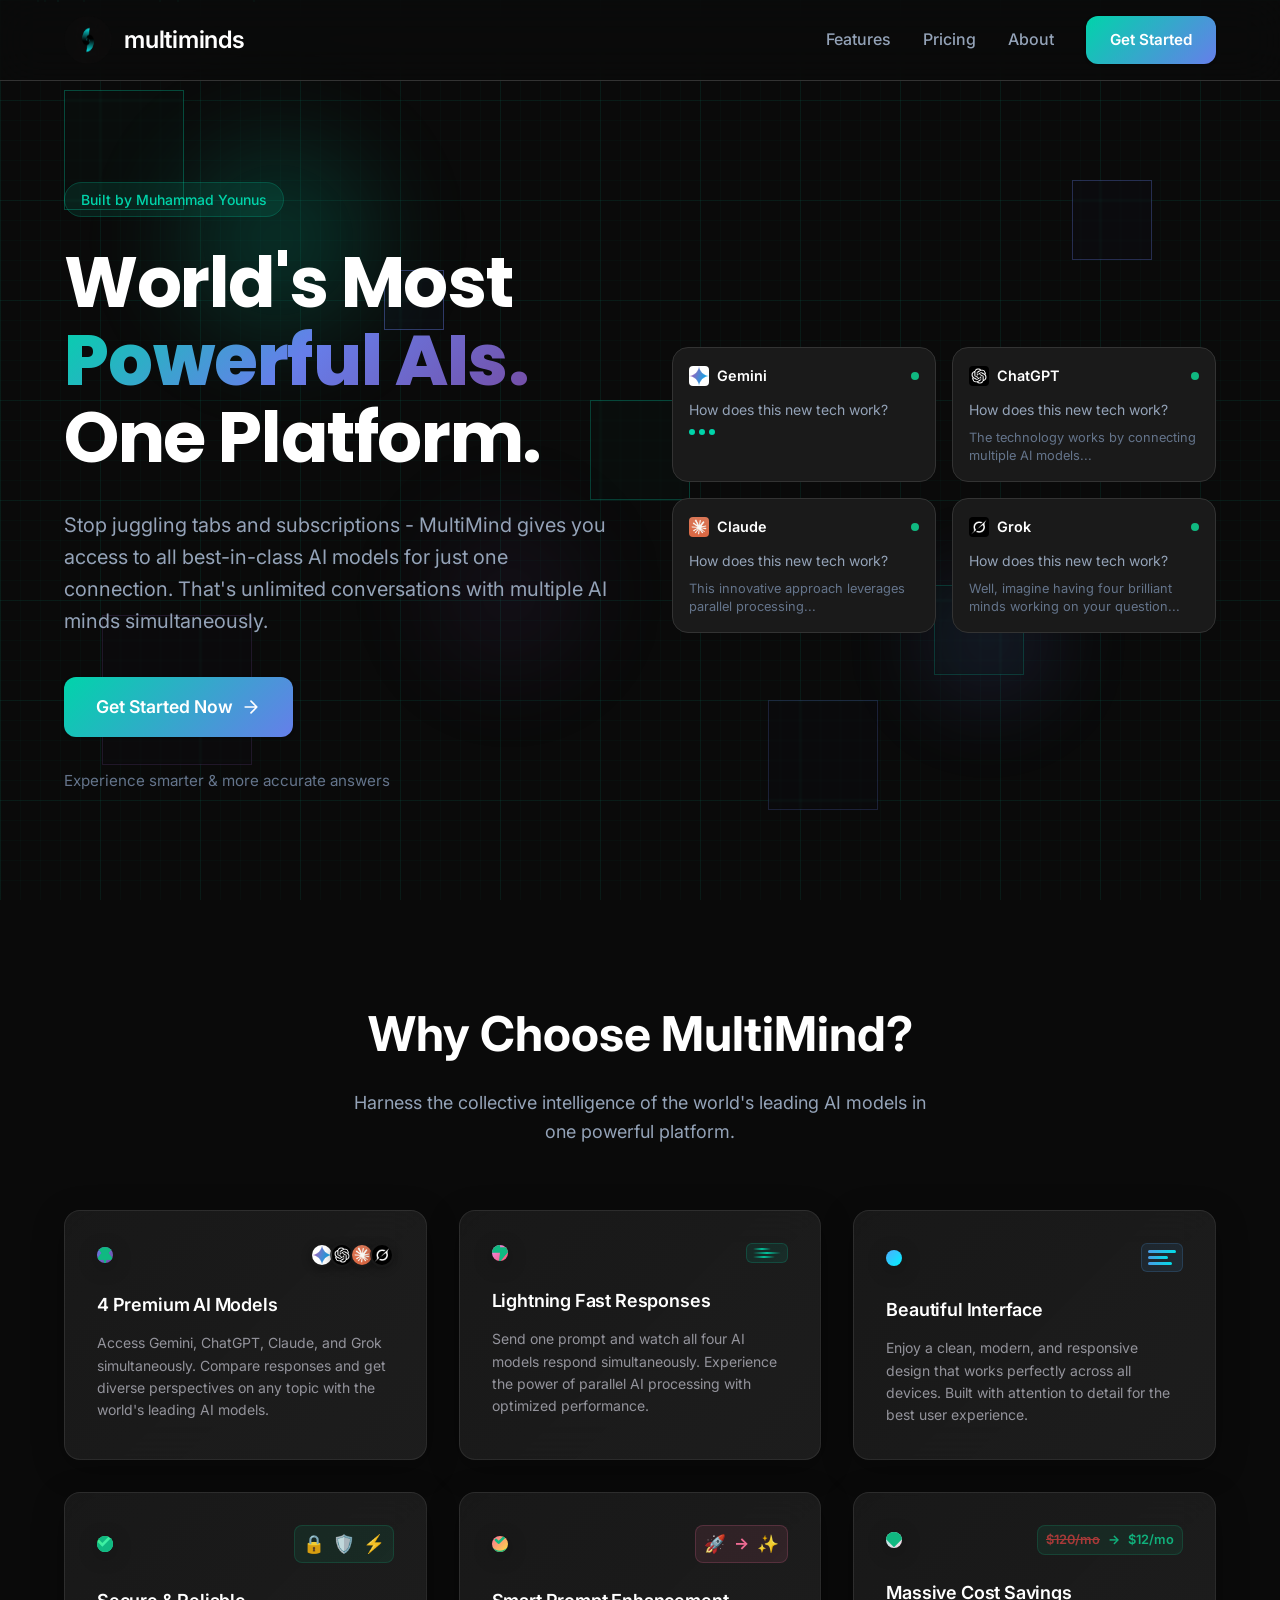
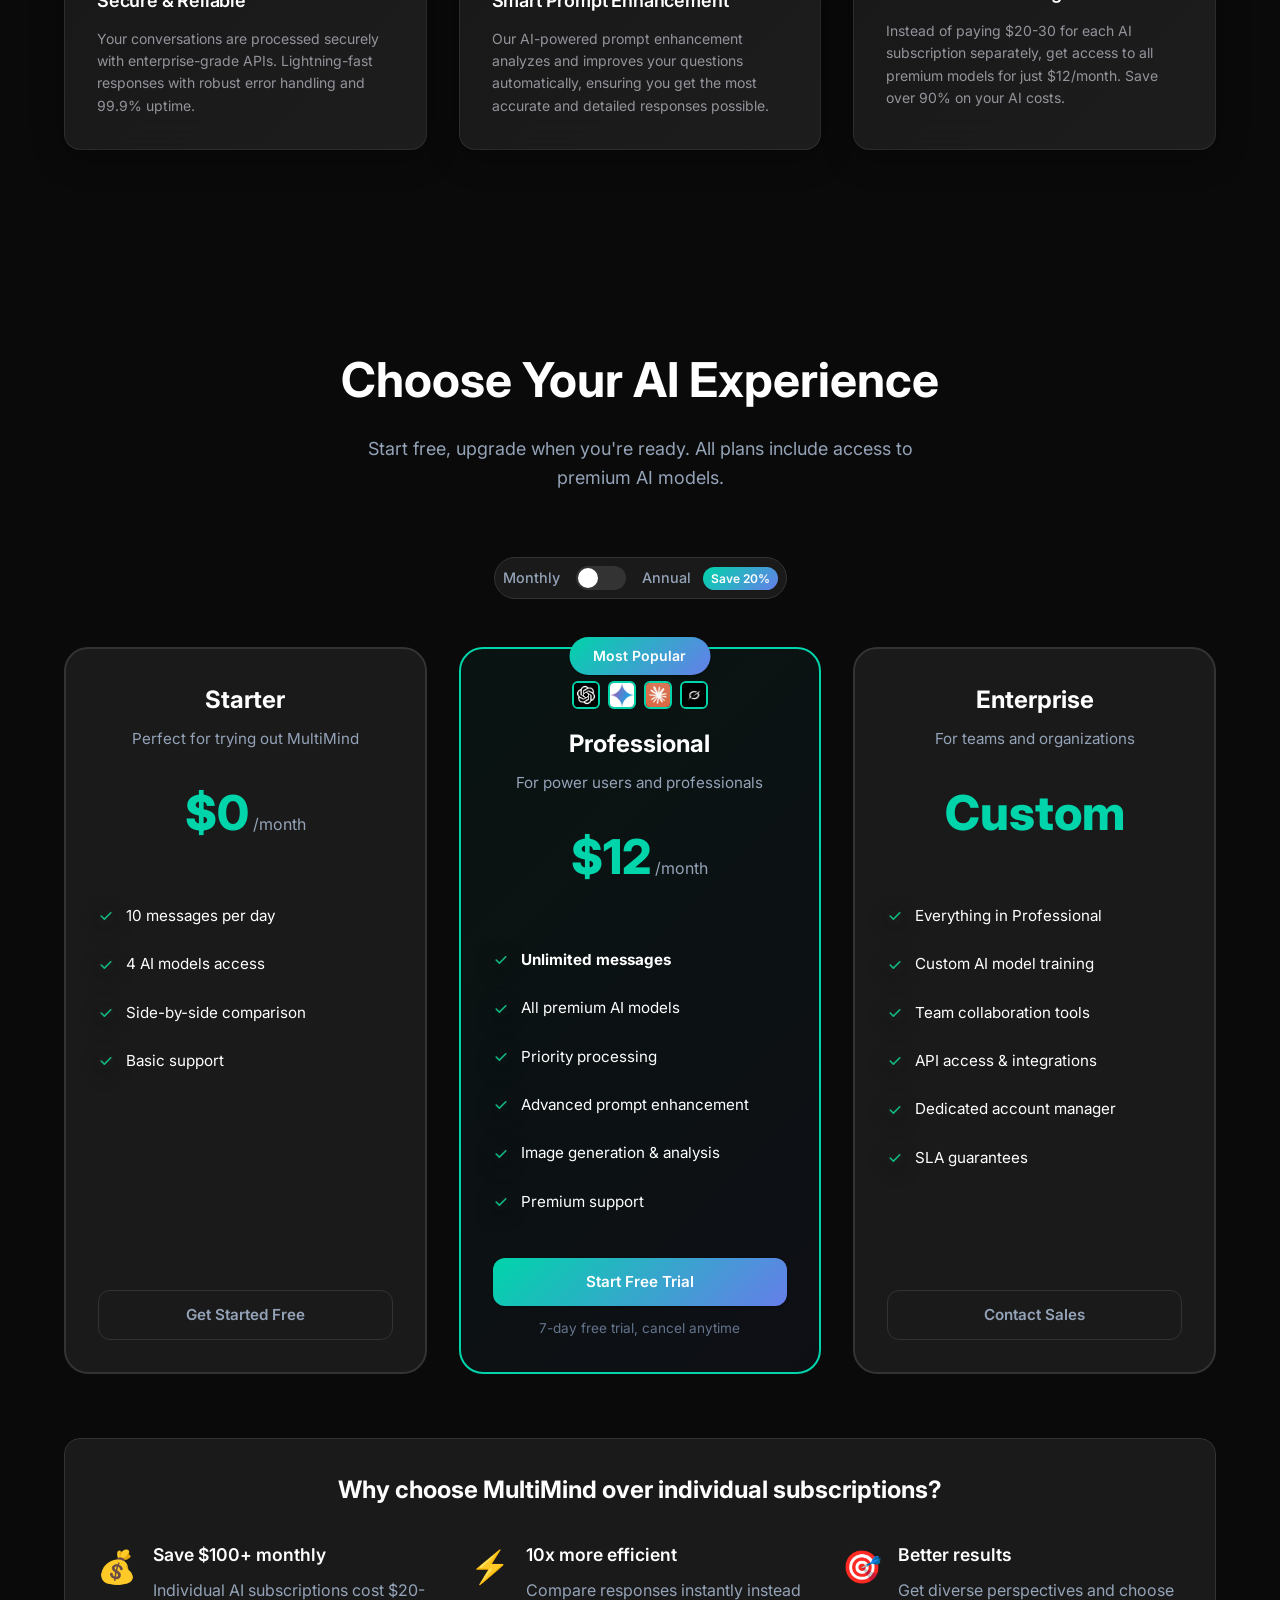
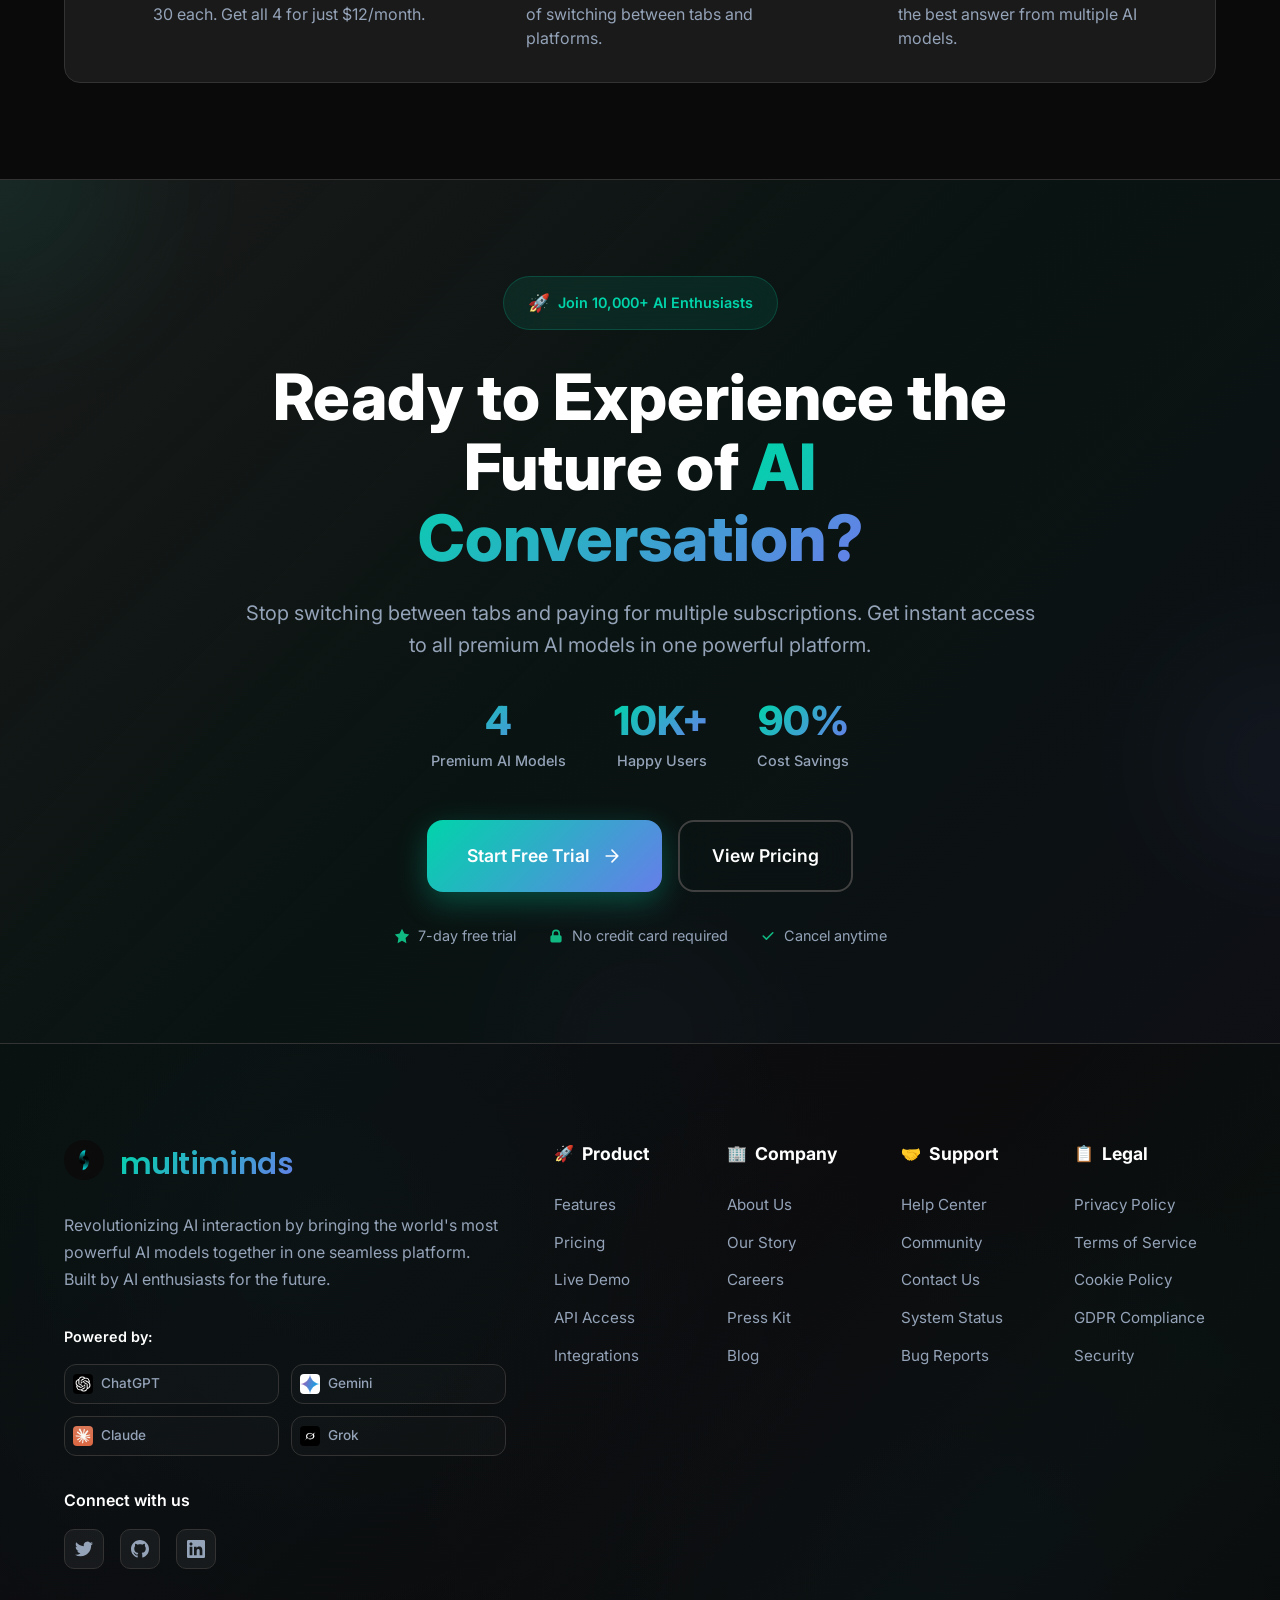
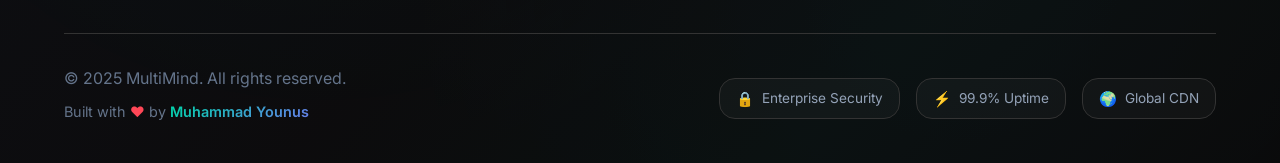
==== commit ea0432dc: "Website completed" ====
--- a/frontend/index.html
+++ b/frontend/index.html
@@ -3,13 +3,13 @@
 <head>
     <meta charset="UTF-8">
     <meta name="viewport" content="width=device-width, initial-scale=1.0">
-    <title>MultiMind - World's Most Powerful AIs. One Platform.</title>
+    <title>multiminds - World's Most Powerful AIs. One Platform.</title>
     <meta name="description" content="Access Gemini, ChatGPT, Claude, and Grok simultaneously. Compare responses and unlock the full potential of AI conversation in one beautiful interface.">
     <link rel="preconnect" href="https://fonts.googleapis.com">
     <link rel="preconnect" href="https://fonts.gstatic.com" crossorigin>
-    <link href="https://fonts.googleapis.com/css2?family=Inter:wght@300;400;500;600;700;800&display=swap" rel="stylesheet">
+    <link href="https://fonts.googleapis.com/css2?family=Inter:wght@300;400;500;600;700;800&family=Playfair+Display:wght@400;500;600;700;800;900&family=Poppins:wght@300;400;500;600;700;800&display=swap" rel="stylesheet">
     <link rel="stylesheet" href="css/landing.css">
-    <link rel="icon" href="assets/all_models.jpg" type="image/jpeg">
+    <link rel="icon" href="assets/website_logo (2).png" type="image/png">
     <script defer src="js/landing.js"></script>
 </head>
 <body>
@@ -35,8 +35,8 @@
     <nav class="navbar">
         <div class="container">
             <div class="nav-brand">
-                <img src="assets/all_models.jpg" alt="MultiMind" class="nav-logo">
-                <span class="nav-title">MultiMind</span>
+                <img src="assets/website_logo (2).png" alt="multiminds" class="nav-logo">
+                <span class="nav-title">multiminds</span>
             </div>
             <div class="nav-links">
                 <a href="#features" class="nav-link">Features</a>
@@ -166,57 +166,191 @@
                 <div class="feature-card">
                     <div class="feature-icon-wrapper">
                         <div class="feature-icon gradient-bg-1">
-                            <svg width="32" height="32" viewBox="0 0 24 24" fill="none" xmlns="http://www.w3.org/2000/svg">
-                                <path d="M12 2L13.09 8.26L19 7.27L14.74 12.73L19 18.27L13.09 17.74L12 24L10.91 17.74L5 18.27L9.26 12.73L5 7.27L10.91 8.26L12 2Z" fill="currentColor"/>
-                            </svg>
+                            <div class="feature-icon-inner">
+                                <svg width="32" height="32" viewBox="0 0 24 24" fill="none" xmlns="http://www.w3.org/2000/svg">
+                                    <path d="M12 2L13.09 8.26L19 7.27L14.74 12.73L19 18.27L13.09 17.74L12 24L10.91 17.74L5 18.27L9.26 12.73L5 7.27L10.91 8.26L12 2Z" fill="currentColor"/>
+                                </svg>
+                            </div>
+                        </div>
+                        <div class="feature-ai-models">
+                            <img src="assets/gemini_logo.png" alt="Gemini" class="model-mini-logo">
+                            <img src="assets/chatgpt_logo.jpg" alt="ChatGPT" class="model-mini-logo">
+                            <img src="assets/claude_logo.png" alt="Claude" class="model-mini-logo">
+                            <img src="assets/grok_logo.jpeg" alt="Grok" class="model-mini-logo">
                         </div>
                     </div>
                     <h3 class="feature-title">4 Premium AI Models</h3>
                     <p class="feature-description">
-                        Access Gemini, ChatGPT, Claude, and Grok simultaneously. Compare responses and get diverse perspectives on any topic.
+                        Access Gemini, ChatGPT, Claude, and Grok simultaneously. Compare responses and get diverse perspectives on any topic with the world's leading AI models.
                     </p>
+                    <div class="feature-stats">
+                        <div class="feature-stat">
+                            <span class="stat-number">4</span>
+                            <span class="stat-label">AI Models</span>
+                        </div>
+                        <div class="feature-stat">
+                            <span class="stat-number">∞</span>
+                            <span class="stat-label">Possibilities</span>
+                        </div>
+                    </div>
                 </div>
                 
                 <div class="feature-card">
                     <div class="feature-icon-wrapper">
                         <div class="feature-icon gradient-bg-2">
-                            <svg width="32" height="32" viewBox="0 0 24 24" fill="none" xmlns="http://www.w3.org/2000/svg">
-                                <path d="M13 2L3 14H12L11 22L21 10H12L13 2Z" fill="currentColor"/>
-                            </svg>
+                            <div class="feature-icon-inner">
+                                <svg width="32" height="32" viewBox="0 0 24 24" fill="none" xmlns="http://www.w3.org/2000/svg">
+                                    <path d="M13 2L3 14H12L11 22L21 10H12L13 2Z" fill="currentColor"/>
+                                </svg>
+                            </div>
+                        </div>
+                        <div class="feature-animation">
+                            <div class="speed-indicator">
+                                <div class="speed-line"></div>
+                                <div class="speed-line"></div>
+                                <div class="speed-line"></div>
+                            </div>
                         </div>
                     </div>
                     <h3 class="feature-title">Lightning Fast Responses</h3>
                     <p class="feature-description">
-                        Send one prompt and watch all four AI models respond simultaneously. Experience the power of parallel AI processing.
+                        Send one prompt and watch all four AI models respond simultaneously. Experience the power of parallel AI processing with optimized performance.
                     </p>
+                    <div class="feature-stats">
+                        <div class="feature-stat">
+                            <span class="stat-number">Under 2s</span>
+                            <span class="stat-label">Response Time</span>
+                        </div>
+                        <div class="feature-stat">
+                            <span class="stat-number">4x</span>
+                            <span class="stat-label">Efficiency</span>
+                        </div>
+                    </div>
                 </div>
                 
                 <div class="feature-card">
                     <div class="feature-icon-wrapper">
                         <div class="feature-icon gradient-bg-3">
-                            <svg width="32" height="32" viewBox="0 0 24 24" fill="none" xmlns="http://www.w3.org/2000/svg">
-                                <path d="M12 2C13.1 2 14 2.9 14 4C14 5.1 13.1 6 12 6C10.9 6 10 5.1 10 4C10 2.9 10.9 2 12 2ZM21 9V7L15 1L13.5 2.5L16.17 5.17L10.58 10.76C10.21 11.13 10 11.62 10 12.14V21H12V12.14L15.86 8.28L18.19 10.61L21 9Z" fill="currentColor"/>
-                            </svg>
+                            <div class="feature-icon-inner">
+                                <svg width="32" height="32" viewBox="0 0 24 24" fill="none" xmlns="http://www.w3.org/2000/svg">
+                                    <path d="M4 4h16c1.1 0 2 .9 2 2v12c0 1.1-.9 2-2 2H4c-1.1 0-2-.9-2-2V6c0-1.1.9-2 2-2z"/>
+                                    <polyline points="22,6 12,13 2,6"/>
+                                </svg>
+                            </div>
+                        </div>
+                        <div class="feature-ui-preview">
+                            <div class="ui-element"></div>
+                            <div class="ui-element"></div>
+                            <div class="ui-element"></div>
                         </div>
                     </div>
                     <h3 class="feature-title">Beautiful Interface</h3>
                     <p class="feature-description">
-                        Enjoy a clean, modern, and responsive design that works perfectly across all devices. Built for the best user experience.
+                        Enjoy a clean, modern, and responsive design that works perfectly across all devices. Built with attention to detail for the best user experience.
                     </p>
+                    <div class="feature-stats">
+                        <div class="feature-stat">
+                            <span class="stat-number">100%</span>
+                            <span class="stat-label">Responsive</span>
+                        </div>
+                        <div class="feature-stat">
+                            <span class="stat-number">0</span>
+                            <span class="stat-label">Complexity</span>
+                        </div>
+                    </div>
                 </div>
                 
                 <div class="feature-card">
                     <div class="feature-icon-wrapper">
                         <div class="feature-icon gradient-bg-4">
-                            <svg width="32" height="32" viewBox="0 0 24 24" fill="none" xmlns="http://www.w3.org/2000/svg">
-                                <path d="M12 1L3 5V11C3 16.55 6.84 21.74 12 23C17.16 21.74 21 16.55 21 11V5L12 1ZM10 17L6 13L7.41 11.59L10 14.17L16.59 7.58L18 9L10 17Z" fill="currentColor"/>
-                            </svg>
+                            <div class="feature-icon-inner">
+                                <svg width="32" height="32" viewBox="0 0 24 24" fill="none" xmlns="http://www.w3.org/2000/svg">
+                                    <path d="M12 1L3 5V11C3 16.55 6.84 21.74 12 23C17.16 21.74 21 16.55 21 11V5L12 1ZM10 17L6 13L7.41 11.59L10 14.17L16.59 7.58L18 9L10 17Z" fill="currentColor"/>
+                                </svg>
+                            </div>
+                        </div>
+                        <div class="feature-security">
+                            <div class="security-badge">🔒</div>
+                            <div class="security-badge">🛡️</div>
+                            <div class="security-badge">⚡</div>
                         </div>
                     </div>
                     <h3 class="feature-title">Secure & Reliable</h3>
                     <p class="feature-description">
-                        Your conversations are processed securely with enterprise-grade APIs. Lightning-fast responses with robust error handling.
+                        Your conversations are processed securely with enterprise-grade APIs. Lightning-fast responses with robust error handling and 99.9% uptime.
                     </p>
+                    <div class="feature-stats">
+                        <div class="feature-stat">
+                            <span class="stat-number">99.9%</span>
+                            <span class="stat-label">Uptime</span>
+                        </div>
+                        <div class="feature-stat">
+                            <span class="stat-number">256-bit</span>
+                            <span class="stat-label">Encryption</span>
+                        </div>
+                    </div>
+                </div>
+                
+                <div class="feature-card">
+                    <div class="feature-icon-wrapper">
+                        <div class="feature-icon gradient-bg-5">
+                            <div class="feature-icon-inner">
+                                <svg width="32" height="32" viewBox="0 0 24 24" fill="none" xmlns="http://www.w3.org/2000/svg">
+                                    <path d="M9 12l2 2 4-4m6 2a9 9 0 11-18 0 9 9 0 0118 0z" stroke="currentColor" stroke-width="2" stroke-linecap="round" stroke-linejoin="round"/>
+                                </svg>
+                            </div>
+                        </div>
+                        <div class="feature-enhancement">
+                            <div class="enhancement-icon">🚀</div>
+                            <div class="enhancement-arrow">→</div>
+                            <div class="enhancement-icon">✨</div>
+                        </div>
+                    </div>
+                    <h3 class="feature-title">Smart Prompt Enhancement</h3>
+                    <p class="feature-description">
+                        Our AI-powered prompt enhancement analyzes and improves your questions automatically, ensuring you get the most accurate and detailed responses possible.
+                    </p>
+                    <div class="feature-stats">
+                        <div class="feature-stat">
+                            <span class="stat-number">3x</span>
+                            <span class="stat-label">Better Results</span>
+                        </div>
+                        <div class="feature-stat">
+                            <span class="stat-number">Auto</span>
+                            <span class="stat-label">Enhancement</span>
+                        </div>
+                    </div>
+                </div>
+                
+                <div class="feature-card">
+                    <div class="feature-icon-wrapper">
+                        <div class="feature-icon gradient-bg-6">
+                            <div class="feature-icon-inner">
+                                <svg width="32" height="32" viewBox="0 0 24 24" fill="none" xmlns="http://www.w3.org/2000/svg">
+                                    <path d="M4.318 6.318a4.5 4.5 0 000 6.364L12 20.364l7.682-7.682a4.5 4.5 0 00-6.364-6.364L12 7.636l-1.318-1.318a4.5 4.5 0 00-6.364 0z" fill="currentColor"/>
+                                </svg>
+                            </div>
+                        </div>
+                        <div class="feature-savings">
+                            <div class="savings-before">$120/mo</div>
+                            <div class="savings-arrow">→</div>
+                            <div class="savings-after">$12/mo</div>
+                        </div>
+                    </div>
+                    <h3 class="feature-title">Massive Cost Savings</h3>
+                    <p class="feature-description">
+                        Instead of paying $20-30 for each AI subscription separately, get access to all premium models for just $12/month. Save over 90% on your AI costs.
+                    </p>
+                    <div class="feature-stats">
+                        <div class="feature-stat">
+                            <span class="stat-number">90%</span>
+                            <span class="stat-label">Cost Savings</span>
+                        </div>
+                        <div class="feature-stat">
+                            <span class="stat-number">$108</span>
+                            <span class="stat-label">Saved/Month</span>
+                        </div>
+                    </div>
                 </div>
             </div>
         </div>
@@ -541,10 +675,10 @@
                 <div class="footer-brand">
                     <div class="footer-logo">
                         <div class="footer-logo-wrapper">
-                            <img src="assets/all_models.jpg" alt="MultiMind" class="footer-logo-img">
+                            <img src="assets/website_logo (2).png" alt="multiminds" class="footer-logo-img">
                             <div class="footer-logo-glow"></div>
                         </div>
-                        <span class="footer-logo-text">MultiMind</span>
+                        <span class="footer-logo-text">multiminds</span>
                     </div>
                     <p class="footer-description">
                         Revolutionizing AI interaction by bringing the world's most powerful AI models 
--- a/frontend/css/landing.css
+++ b/frontend/css/landing.css
@@ -335,18 +335,27 @@
 }
 
 .nav-logo {
-    width: 32px;
-    height: 32px;
-    border-radius: 8px;
+    width: 48px;
+    height: 48px;
+    border-radius: 50%;
+    transition: all 0.3s ease;
+}
+
+.nav-logo:hover {
+    transform: scale(1.05);
 }
 
 .nav-title {
+    font-family: 'Inter', -apple-system, BlinkMacSystemFont, 'Segoe UI', sans-serif;
     font-size: 1.5rem;
-    font-weight: 700;
-    background: var(--gradient-primary);
-    -webkit-background-clip: text;
-    -webkit-text-fill-color: transparent;
-    background-clip: text;
+    font-weight: 600;
+    color: #ffffff;
+    letter-spacing: -0.01em;
+    transition: color 0.3s ease;
+}
+
+.nav-title:hover {
+    color: #e2e8f0;
 }
 
 .nav-links {
@@ -468,17 +477,21 @@
 }
 
 .hero-title {
-    font-size: clamp(2.5rem, 5vw, 4.5rem);
-    font-weight: 800;
+    font-family: 'Poppins', 'Inter', sans-serif;
+    font-size: clamp(2.8rem, 5.5vw, 4.8rem);
+    font-weight: 700;
     line-height: 1.1;
     margin-bottom: 2rem;
+    letter-spacing: -0.02em;
 }
 
 .gradient-text {
-    background: var(--gradient-primary);
+    background: linear-gradient(135deg, #00d4aa 0%, #667eea 50%, #764ba2 100%);
     -webkit-background-clip: text;
     -webkit-text-fill-color: transparent;
     background-clip: text;
+    font-weight: 800;
+    letter-spacing: -0.01em;
 }
 
 .hero-description {
@@ -630,51 +643,311 @@
 /* Features Grid */
 .features-grid {
     display: grid;
-    grid-template-columns: repeat(auto-fit, minmax(280px, 1fr));
+    grid-template-columns: repeat(auto-fit, minmax(320px, 1fr));
     gap: 2rem;
+    max-width: 1400px;
+    margin: 0 auto;
+}
+
+@media (min-width: 1200px) {
+    .features-grid {
+        grid-template-columns: repeat(3, 1fr);
+    }
 }
 
 .feature-card {
-    background: var(--surface);
-    border: 1px solid var(--border);
-    border-radius: var(--border-radius-lg);
+    background: linear-gradient(135deg, rgba(26, 26, 26, 0.9) 0%, rgba(38, 38, 38, 0.7) 100%);
+    border: 1px solid rgba(255, 255, 255, 0.08);
+    border-radius: 16px;
     padding: 2rem;
-    transition: var(--transition);
+    transition: all 0.4s cubic-bezier(0.25, 0.46, 0.45, 0.94);
+    position: relative;
+    overflow: hidden;
+    backdrop-filter: blur(20px);
+    height: 100%;
+    display: flex;
+    flex-direction: column;
+    box-shadow: 0 8px 32px rgba(0, 0, 0, 0.3);
+}
+
+.feature-card::before {
+    content: '';
+    position: absolute;
+    top: 0;
+    left: -100%;
+    width: 100%;
+    height: 100%;
+    background: linear-gradient(90deg, transparent, rgba(255, 255, 255, 0.1), transparent);
+    transition: left 0.5s ease;
+}
+
+.feature-card:hover::before {
+    left: 100%;
 }
 
 .feature-card:hover {
-    border-color: var(--border-light);
-    transform: translateY(-4px);
+    border-color: rgba(0, 212, 170, 0.4);
+    transform: translateY(-12px) scale(1.02);
+    box-shadow: 0 25px 50px rgba(0, 212, 170, 0.15), 
+                0 10px 30px rgba(0, 0, 0, 0.4);
+    background: linear-gradient(135deg, rgba(26, 26, 26, 0.95) 0%, rgba(38, 38, 38, 0.8) 100%);
 }
 
 .feature-icon-wrapper {
     margin-bottom: 1.5rem;
+    position: relative;
+    display: flex;
+    align-items: center;
+    justify-content: space-between;
+    width: 100%;
 }
 
 .feature-icon {
-    width: 60px;
-    height: 60px;
-    border-radius: var(--border-radius);
+    width: 48px;
+    height: 48px;
+    border-radius: 12px;
     display: flex;
     align-items: center;
     justify-content: center;
     color: white;
-}
-
-.gradient-bg-1 { background: var(--gradient-primary); }
-.gradient-bg-2 { background: var(--gradient-secondary); }
-.gradient-bg-3 { background: var(--gradient-accent); }
-.gradient-bg-4 { background: var(--gradient-success); }
+    position: relative;
+    overflow: hidden;
+    box-shadow: 0 4px 20px rgba(0, 0, 0, 0.3);
+    flex-shrink: 0;
+}
+
+.feature-icon-inner {
+    position: relative;
+    z-index: 2;
+    transition: transform 0.3s ease;
+}
+
+.feature-card:hover .feature-icon-inner {
+    transform: scale(1.1) rotate(5deg);
+}
+
+/* AI Models Display */
+.feature-ai-models {
+    display: flex;
+    gap: -4px;
+    align-items: center;
+    flex-wrap: wrap;
+}
+
+.model-mini-logo {
+    width: 24px;
+    height: 24px;
+    border-radius: 50%;
+    border: 2px solid rgba(26, 26, 26, 0.8);
+    transition: transform 0.3s ease;
+    opacity: 1;
+    margin-left: -4px;
+    box-shadow: 0 2px 8px rgba(0, 0, 0, 0.3);
+}
+
+.model-mini-logo:first-child {
+    margin-left: 0;
+}
+
+.feature-card:hover .model-mini-logo {
+    transform: scale(1.2);
+}
+
+.model-mini-logo:nth-child(1) { animation: float 3s ease-in-out infinite; }
+.model-mini-logo:nth-child(2) { animation: float 3s ease-in-out infinite 0.5s; }
+.model-mini-logo:nth-child(3) { animation: float 3s ease-in-out infinite 1s; }
+.model-mini-logo:nth-child(4) { animation: float 3s ease-in-out infinite 1.5s; }
+
+@keyframes float {
+    0%, 100% { transform: translateY(0); }
+    50% { transform: translateY(-4px); }
+}
+
+/* Speed Animation */
+.feature-animation {
+    display: flex;
+    align-items: center;
+    gap: 0.5rem;
+    opacity: 0.9;
+}
+
+.speed-indicator {
+    display: flex;
+    flex-direction: column;
+    gap: 2px;
+    background: rgba(0, 212, 170, 0.1);
+    padding: 4px 6px;
+    border-radius: 6px;
+    border: 1px solid rgba(0, 212, 170, 0.2);
+}
+
+.speed-line {
+    height: 2px;
+    background: linear-gradient(90deg, transparent, #00d4aa, transparent);
+    border-radius: 1px;
+    animation: speedMove 1.5s ease-in-out infinite;
+}
+
+.speed-line:nth-child(1) { width: 18px; animation-delay: 0s; }
+.speed-line:nth-child(2) { width: 28px; animation-delay: 0.2s; }
+.speed-line:nth-child(3) { width: 22px; animation-delay: 0.4s; }
+
+@keyframes speedMove {
+    0%, 100% { opacity: 0.3; transform: translateX(-10px); }
+    50% { opacity: 1; transform: translateX(10px); }
+}
+
+/* UI Preview */
+.feature-ui-preview {
+    display: flex;
+    flex-direction: column;
+    gap: 3px;
+    opacity: 0.9;
+    background: rgba(79, 172, 254, 0.1);
+    padding: 6px;
+    border-radius: 6px;
+    border: 1px solid rgba(79, 172, 254, 0.2);
+}
+
+.ui-element {
+    height: 3px;
+    background: linear-gradient(90deg, #4facfe, #00f2fe);
+    border-radius: 2px;
+    animation: uiPulse 2s ease-in-out infinite;
+}
+
+.ui-element:nth-child(1) { width: 28px; animation-delay: 0s; }
+.ui-element:nth-child(2) { width: 20px; animation-delay: 0.3s; }
+.ui-element:nth-child(3) { width: 24px; animation-delay: 0.6s; }
+
+@keyframes uiPulse {
+    0%, 100% { opacity: 0.5; }
+    50% { opacity: 1; }
+}
+
+/* Security Badges */
+.feature-security {
+    display: flex;
+    gap: 0.5rem;
+    align-items: center;
+    opacity: 0.95;
+    background: rgba(16, 185, 129, 0.1);
+    padding: 4px 8px;
+    border-radius: 8px;
+    border: 1px solid rgba(16, 185, 129, 0.2);
+}
+
+.security-badge {
+    font-size: 1.1rem;
+    animation: securityFloat 2s ease-in-out infinite;
+}
+
+.security-badge:nth-child(1) { animation-delay: 0s; }
+.security-badge:nth-child(2) { animation-delay: 0.5s; }
+.security-badge:nth-child(3) { animation-delay: 1s; }
+
+@keyframes securityFloat {
+    0%, 100% { transform: translateY(0) rotate(0deg); }
+    50% { transform: translateY(-3px) rotate(5deg); }
+}
+
+/* Enhancement Indicator */
+.feature-enhancement {
+    display: flex;
+    align-items: center;
+    gap: 0.5rem;
+    opacity: 0.95;
+    background: rgba(250, 112, 154, 0.1);
+    padding: 4px 8px;
+    border-radius: 8px;
+    border: 1px solid rgba(250, 112, 154, 0.2);
+}
+
+.enhancement-icon {
+    font-size: 1.1rem;
+    animation: enhancementPulse 2s ease-in-out infinite;
+}
+
+.enhancement-arrow {
+    color: #fa709a;
+    font-weight: bold;
+    font-size: 1rem;
+    animation: arrowMove 2s ease-in-out infinite;
+}
+
+@keyframes enhancementPulse {
+    0%, 100% { transform: scale(1); }
+    50% { transform: scale(1.2); }
+}
+
+@keyframes arrowMove {
+    0%, 100% { transform: translateX(0); }
+    50% { transform: translateX(3px); }
+}
+
+/* Savings Display */
+.feature-savings {
+    display: flex;
+    align-items: center;
+    gap: 0.5rem;
+    font-size: 0.8rem;
+    font-weight: 600;
+    opacity: 0.95;
+    background: rgba(16, 185, 129, 0.1);
+    padding: 4px 8px;
+    border-radius: 8px;
+    border: 1px solid rgba(16, 185, 129, 0.2);
+}
+
+.savings-before {
+    color: #ef4444;
+    text-decoration: line-through;
+    opacity: 0.7;
+}
+
+.savings-arrow {
+    color: #10b981;
+    font-weight: bold;
+    font-size: 0.8rem;
+}
+
+.savings-after {
+    color: #10b981;
+    animation: savingsPulse 2s ease-in-out infinite;
+}
+
+@keyframes savingsPulse {
+    0%, 100% { color: #10b981; }
+    50% { color: #34d399; }
+}
+
+.gradient-bg-1 { background: linear-gradient(135deg, #667eea 0%, #764ba2 100%); }
+.gradient-bg-2 { background: linear-gradient(135deg, #f093fb 0%, #f5576c 100%); }
+.gradient-bg-3 { background: linear-gradient(135deg, #4facfe 0%, #00f2fe 100%); }
+.gradient-bg-4 { background: linear-gradient(135deg, #43e97b 0%, #38f9d7 100%); }
+.gradient-bg-5 { background: linear-gradient(135deg, #fa709a 0%, #fee140 100%); }
+.gradient-bg-6 { background: linear-gradient(135deg, #a8edea 0%, #fed6e3 100%); }
 
 .feature-title {
-    font-size: 1.25rem;
+    font-size: 1.125rem;
     font-weight: 600;
-    margin-bottom: 1rem;
+    margin-bottom: 0.75rem;
+    color: #ffffff;
+    letter-spacing: -0.01em;
 }
 
 .feature-description {
-    color: var(--text-light);
+    color: #a1a1aa;
     line-height: 1.6;
+    margin-bottom: 0;
+    font-size: 0.875rem;
+    flex: 1;
+    opacity: 0.9;
+}
+
+/* Feature Stats - Hidden */
+.feature-stats {
+    display: none;
 }
 
 /* Pricing Toggle */
@@ -1247,30 +1520,34 @@
 .footer-logo-img {
     width: 40px;
     height: 40px;
-    border-radius: 10px;
+    border-radius: 50%;
     position: relative;
     z-index: 1;
+    transition: all 0.3s ease;
+}
+
+.footer-logo-img:hover {
+    transform: scale(1.05);
 }
 
 .footer-logo-glow {
-    position: absolute;
-    top: -2px;
-    left: -2px;
-    right: -2px;
-    bottom: -2px;
-    background: var(--gradient-primary);
-    border-radius: 12px;
-    opacity: 0.3;
-    filter: blur(8px);
+    display: none;
 }
 
 .footer-logo-text {
-    font-size: 1.75rem;
-    font-weight: 800;
-    background: var(--gradient-primary);
+    font-family: 'Poppins', 'Inter', sans-serif;
+    font-size: 1.85rem;
+    font-weight: 600;
+    background: linear-gradient(135deg, #00d4aa 0%, #667eea 100%);
     -webkit-background-clip: text;
     -webkit-text-fill-color: transparent;
     background-clip: text;
+    letter-spacing: -0.02em;
+    transition: all 0.3s ease;
+}
+
+.footer-logo-text:hover {
+    filter: brightness(1.1);
 }
 
 .footer-description {
@@ -1472,9 +1749,102 @@
 }
 
 /* Responsive Design */
+/* Tablet Styles */
+@media (max-width: 1024px) {
+    .container {
+        padding: 0 1.5rem;
+    }
+    
+    .hero-grid {
+        grid-template-columns: 1fr;
+        gap: 3rem;
+        text-align: center;
+    }
+    
+    .hero-visual {
+        order: -1;
+    }
+    
+    .chat-preview {
+        grid-template-columns: repeat(2, 1fr);
+        gap: 1rem;
+    }
+    
+    .features-section,
+    .pricing-section,
+    .cta-section {
+        padding: 5rem 0;
+    }
+    
+    .pricing-grid {
+        grid-template-columns: repeat(auto-fit, minmax(280px, 1fr));
+        gap: 1.5rem;
+    }
+    
+    .footer-content {
+        grid-template-columns: 1fr;
+        gap: 3rem;
+        text-align: center;
+    }
+    
+    .footer-links {
+        grid-template-columns: repeat(2, 1fr);
+        gap: 2rem;
+        max-width: 500px;
+        margin: 0 auto;
+    }
+}
+
+/* Medium Tablet Styles */
+@media (max-width: 768px) and (min-width: 481px) {
+    .container {
+        padding: 0 1.25rem;
+    }
+    
+    .hero-title {
+        font-size: clamp(2.2rem, 6vw, 3.8rem);
+    }
+    
+    .pricing-grid {
+        grid-template-columns: repeat(auto-fit, minmax(300px, 1fr));
+        gap: 1.25rem;
+    }
+    
+    .cta-buttons {
+        flex-direction: row;
+        flex-wrap: wrap;
+        justify-content: center;
+    }
+    
+    .btn-cta-primary,
+    .btn-cta-secondary {
+        width: auto;
+        min-width: 200px;
+    }
+    
+    .footer-links {
+        grid-template-columns: repeat(3, 1fr);
+        gap: 1.5rem;
+    }
+}
+
+/* Mobile Styles */
 @media (max-width: 768px) {
+    .container {
+        padding: 0 1rem;
+    }
+    
     .navbar .container {
-        height: 60px;
+        height: 70px;
+    }
+    
+    .nav-logo {
+        width: 40px;
+        height: 40px;
+    }
+    
+    .nav-title {
+        font-size: 1.3rem;
     }
     
     /* Hide some squares on mobile to reduce visual clutter */
@@ -1515,24 +1885,99 @@
     
     .nav-links {
         display: none;
+        position: fixed;
+        top: 70px;
+        left: 0;
+        right: 0;
+        background: rgba(10, 10, 10, 0.95);
+        backdrop-filter: blur(20px);
+        flex-direction: column;
+        padding: 2rem;
+        gap: 1.5rem;
+        z-index: 1000;
+        transform: translateY(-100%);
+        opacity: 0;
+        transition: all 0.3s ease;
+    }
+    
+    .nav-links.active {
+        display: flex;
+        transform: translateY(0);
+        opacity: 1;
+    }
+    
+    .nav-link {
+        font-size: 1.1rem;
+        text-align: center;
+        padding: 0.75rem;
+        border-bottom: 1px solid var(--border);
+    }
+    
+    .nav-link:last-child {
+        border-bottom: none;
     }
     
     .mobile-menu-btn {
         display: flex;
+        z-index: 1001;
+    }
+    
+    .mobile-menu-btn span {
+        background: var(--text-primary);
+    }
+    
+    .mobile-menu-btn.active span:nth-child(1) {
+        transform: rotate(45deg) translate(7px, 7px);
+    }
+    
+    .mobile-menu-btn.active span:nth-child(2) {
+        opacity: 0;
+    }
+    
+    .mobile-menu-btn.active span:nth-child(3) {
+        transform: rotate(-45deg) translate(7px, -7px);
     }
     
     .hero-section {
-        padding-top: 60px;
+        padding-top: 70px;
         text-align: center;
+        min-height: 90vh;
+        padding-bottom: 3rem;
+    }
+    
+    .hero-content {
+        max-width: 100%;
     }
     
     .hero-grid {
         grid-template-columns: 1fr;
-        gap: 3rem;
+        gap: 2.5rem;
     }
     
     .hero-visual {
         order: -1;
+    }
+    
+    .hero-title {
+        font-size: clamp(2rem, 6vw, 3.5rem);
+        line-height: 1.2;
+        margin-bottom: 1.5rem;
+    }
+    
+    .hero-description {
+        font-size: 1.1rem;
+        margin-bottom: 2rem;
+    }
+    
+    .hero-buttons {
+        margin-bottom: 1.5rem;
+    }
+    
+    .btn-large {
+        padding: 1rem 1.5rem;
+        font-size: 1rem;
+        width: 100%;
+        max-width: 280px;
     }
     
     .chat-preview {
@@ -1542,18 +1987,105 @@
     
     .chat-window {
         transform: none;
+        padding: 0.75rem;
+    }
+    
+    .window-header {
+        margin-bottom: 0.5rem;
+    }
+    
+    .window-icon {
+        width: 18px;
+        height: 18px;
+    }
+    
+    .window-title {
+        font-size: 0.8rem;
+    }
+    
+    .message-preview p {
+        font-size: 0.8rem;
+    }
+    
+    .ai-response {
+        font-size: 0.75rem;
+    }
+    
+    .features-section,
+    .pricing-section,
+    .cta-section {
+        padding: 4rem 0;
+    }
+    
+    .section-title {
+        font-size: clamp(1.8rem, 5vw, 2.5rem);
+        margin-bottom: 1rem;
+    }
+    
+    .section-description {
+        font-size: 1rem;
+        margin-bottom: 2rem;
     }
     
     .features-grid {
         grid-template-columns: 1fr;
+        gap: 1.5rem;
+    }
+    
+    .feature-card {
+        padding: 1.5rem;
+        text-align: center;
+    }
+    
+    .feature-title {
+        font-size: 1.1rem;
+        margin-bottom: 0.75rem;
+    }
+    
+    .feature-description {
+        font-size: 0.9rem;
+        line-height: 1.5;
+    }
+    
+    .feature-icon {
+        width: 40px;
+        height: 40px;
+    }
+    
+    .model-mini-logo {
+        width: 20px;
+        height: 20px;
     }
     
     /* Responsive Pricing */
+    .pricing-toggle {
+        margin-bottom: 2rem;
+    }
+    
+    .toggle-wrapper {
+        gap: 0.75rem;
+        padding: 0.4rem;
+    }
+    
+    .toggle-label {
+        font-size: 0.85rem;
+    }
+    
+    .discount-badge {
+        font-size: 0.7rem;
+        padding: 0.2rem 0.4rem;
+    }
+    
     .pricing-grid {
         grid-template-columns: 1fr;
         gap: 1.5rem;
     }
     
+    .pricing-card {
+        padding: 1.5rem;
+        margin: 0;
+    }
+    
     .pricing-card.featured {
         transform: none;
         order: -1;
@@ -1563,17 +2095,21 @@
         transform: translateY(-4px);
     }
     
+    .plan-name {
+        font-size: 1.3rem;
+    }
+    
+    .plan-description {
+        font-size: 0.9rem;
+    }
+    
     .price-amount {
         font-size: 2.5rem;
     }
     
-    .toggle-wrapper {
-        gap: 0.75rem;
-        padding: 0.4rem;
-    }
-    
-    .toggle-label {
-        font-size: 0.85rem;
+    .feature-item {
+        font-size: 0.9rem;
+        padding: 0.5rem 0;
     }
     
     .comparison-content {
@@ -1585,18 +2121,46 @@
         padding: 1.5rem;
     }
     
+    .comparison-header h3 {
+        font-size: 1.3rem;
+        margin-bottom: 1.5rem;
+    }
+    
     /* Responsive CTA */
+    .cta-title {
+        font-size: clamp(2rem, 6vw, 3.5rem);
+        margin-bottom: 1.5rem;
+    }
+    
+    .cta-description {
+        font-size: 1.1rem;
+        margin-bottom: 2rem;
+    }
+    
     .cta-stats {
-        gap: 2rem;
+        gap: 1.5rem;
+        margin-bottom: 2.5rem;
+        flex-wrap: wrap;
+        justify-content: center;
+    }
+    
+    .cta-stat {
+        min-width: 120px;
     }
     
     .stat-number {
         font-size: 2rem;
+    }
+    
+    .stat-label {
+        font-size: 0.85rem;
     }
     
     .cta-buttons {
         flex-direction: column;
         align-items: center;
+        gap: 1rem;
+        margin-bottom: 2rem;
     }
     
     .btn-cta-primary,
@@ -1604,6 +2168,8 @@
         width: 100%;
         max-width: 300px;
         justify-content: center;
+        padding: 1rem 2rem;
+        font-size: 1rem;
     }
     
     .cta-trust {
@@ -1612,6 +2178,161 @@
         align-items: center;
     }
     
+    .trust-item {
+        font-size: 0.85rem;
+    }
+    
+    /* Responsive Footer */
+    .footer {
+        padding: 4rem 0 2rem;
+    }
+    
+    .footer-content {
+        grid-template-columns: 1fr;
+        gap: 2.5rem;
+        text-align: center;
+    }
+    
+    .footer-brand {
+        max-width: none;
+    }
+    
+    .footer-logo {
+        justify-content: center;
+        margin-bottom: 1.5rem;
+    }
+    
+    .footer-logo-img {
+        width: 36px;
+        height: 36px;
+    }
+    
+    .footer-logo-text {
+        font-size: 1.6rem;
+    }
+    
+    .footer-description {
+        font-size: 0.95rem;
+        line-height: 1.6;
+        margin-bottom: 1.5rem;
+    }
+    
+    .footer-models-grid {
+        grid-template-columns: repeat(2, 1fr);
+        gap: 0.5rem;
+        max-width: 250px;
+        margin: 0 auto 1.5rem;
+    }
+    
+    .footer-model-item {
+        padding: 0.4rem;
+        font-size: 0.8rem;
+    }
+    
+    .footer-model-logo {
+        width: 18px;
+        height: 18px;
+    }
+    
+    .footer-social-links {
+        justify-content: center;
+        gap: 0.75rem;
+    }
+    
+    .footer-social-link {
+        width: 36px;
+        height: 36px;
+    }
+    
+    .footer-links {
+        grid-template-columns: repeat(2, 1fr);
+        gap: 2rem;
+        max-width: 400px;
+        margin: 0 auto;
+    }
+    
+    .footer-column-title {
+        font-size: 1rem;
+        margin-bottom: 1rem;
+    }
+    
+    .footer-column-links a {
+        font-size: 0.9rem;
+    }
+    
+    .footer-bottom-content {
+        flex-direction: column;
+        text-align: center;
+        gap: 1.5rem;
+    }
+    
+    .footer-copyright p {
+        font-size: 0.85rem;
+    }
+    
+    .footer-badges {
+        justify-content: center;
+        gap: 0.75rem;
+    }
+    
+    .footer-badge {
+        padding: 0.4rem 0.8rem;
+        font-size: 0.8rem;
+    }
+    
+    .pricing-card.featured:hover {
+        transform: translateY(-4px);
+    }
+    
+    .price-amount {
+        font-size: 2.5rem;
+    }
+    
+    .toggle-wrapper {
+        gap: 0.75rem;
+        padding: 0.4rem;
+    }
+    
+    .toggle-label {
+        font-size: 0.85rem;
+    }
+    
+    .comparison-content {
+        grid-template-columns: 1fr;
+        gap: 1.5rem;
+    }
+    
+    .comparison-card {
+        padding: 1.5rem;
+    }
+    
+    /* Responsive CTA */
+    .cta-stats {
+        gap: 2rem;
+    }
+    
+    .stat-number {
+        font-size: 2rem;
+    }
+    
+    .cta-buttons {
+        flex-direction: column;
+        align-items: center;
+    }
+    
+    .btn-cta-primary,
+    .btn-cta-secondary {
+        width: 100%;
+        max-width: 300px;
+        justify-content: center;
+    }
+    
+    .cta-trust {
+        gap: 1rem;
+        flex-direction: column;
+        align-items: center;
+    }
+    
     /* Responsive Footer */
     .footer-content {
         grid-template-columns: 1fr;
@@ -1642,18 +2363,199 @@
     }
 }
 
+/* Small Mobile Styles */
 @media (max-width: 480px) {
     .container {
-        padding: 0 1rem;
+        padding: 0 0.875rem;
+    }
+    
+    .navbar .container {
+        height: 65px;
+    }
+    
+    .nav-logo {
+        width: 36px;
+        height: 36px;
+    }
+    
+    .nav-title {
+        font-size: 1.2rem;
+    }
+    
+    .nav-brand {
+        gap: 0.5rem;
+    }
+    
+    .hero-section {
+        padding-top: 65px;
+        min-height: 85vh;
+        padding-bottom: 2rem;
+    }
+    
+    .hero-title {
+        font-size: clamp(1.8rem, 8vw, 3rem);
+        margin-bottom: 1.25rem;
+    }
+    
+    .hero-description {
+        font-size: 1rem;
+        margin-bottom: 1.75rem;
+    }
+    
+    .btn-large {
+        padding: 0.875rem 1.25rem;
+        font-size: 0.95rem;
+    }
+    
+    .chat-window {
+        padding: 0.625rem;
     }
     
     .features-section,
     .pricing-section,
     .cta-section {
-        padding: 4rem 0;
-    }
-    
-    .feature-card,
+        padding: 3.5rem 0;
+    }
+    
+    .section-title {
+        font-size: clamp(1.6rem, 7vw, 2.2rem);
+        margin-bottom: 0.875rem;
+    }
+    
+    .section-description {
+        font-size: 0.95rem;
+        margin-bottom: 1.75rem;
+    }
+    
+    .features-grid {
+        grid-template-columns: 1fr;
+        gap: 1.25rem;
+    }
+    
+    .feature-card {
+        padding: 1.25rem;
+        border-radius: 10px;
+    }
+    
+    .feature-description {
+        font-size: 0.85rem;
+        margin-bottom: 1.25rem;
+    }
+    
+    .feature-title {
+        font-size: 1rem;
+        margin-bottom: 0.625rem;
+    }
+    
+    .model-mini-logo {
+        width: 18px;
+        height: 18px;
+        margin-left: -2px;
+    }
+    
+    .feature-icon {
+        width: 36px;
+        height: 36px;
+    }
+    
+    .feature-icon-wrapper {
+        flex-direction: column;
+        align-items: center;
+        gap: 0.625rem;
+        text-align: center;
+    }
+    
+    .pricing-card {
+        padding: 1.25rem;
+    }
+    
+    .plan-name {
+        font-size: 1.2rem;
+    }
+    
+    .price-amount {
+        font-size: 2.2rem;
+    }
+    
+    .cta-title {
+        font-size: clamp(1.8rem, 8vw, 3rem);
+        margin-bottom: 1.25rem;
+    }
+    
+    .cta-description {
+        font-size: 1rem;
+        margin-bottom: 1.75rem;
+    }
+    
+    .cta-stats {
+        gap: 1.25rem;
+        margin-bottom: 2rem;
+    }
+    
+    .stat-number {
+        font-size: 1.8rem;
+    }
+    
+    .btn-cta-primary,
+    .btn-cta-secondary {
+        padding: 0.875rem 1.5rem;
+        font-size: 0.95rem;
+        max-width: 280px;
+    }
+    
+    .footer {
+        padding: 3.5rem 0 1.5rem;
+    }
+    
+    .footer-logo-text {
+        font-size: 1.4rem;
+    }
+    
+    .footer-description {
+        font-size: 0.9rem;
+        margin-bottom: 1.25rem;
+    }
+    
+    .footer-links {
+        grid-template-columns: 1fr;
+        gap: 1.5rem;
+        text-align: center;
+    }
+    
+    .footer-models-grid {
+        grid-template-columns: repeat(2, 1fr);
+        max-width: 200px;
+    }
+    
+    .footer-column-title {
+        font-size: 0.95rem;
+        margin-bottom: 0.875rem;
+    }
+    
+    .footer-column-links a {
+        font-size: 0.85rem;
+    }
+    
+    .footer-social-links {
+        gap: 0.625rem;
+    }
+    
+    .footer-social-link {
+        width: 32px;
+        height: 32px;
+    }
+    
+    .footer-badges {
+        flex-direction: column;
+        gap: 0.5rem;
+        align-items: center;
+    }
+    
+    .footer-badge {
+        padding: 0.375rem 0.75rem;
+        font-size: 0.75rem;
+    }
+    
     .pricing-card {
         padding: 1.5rem;
     }
